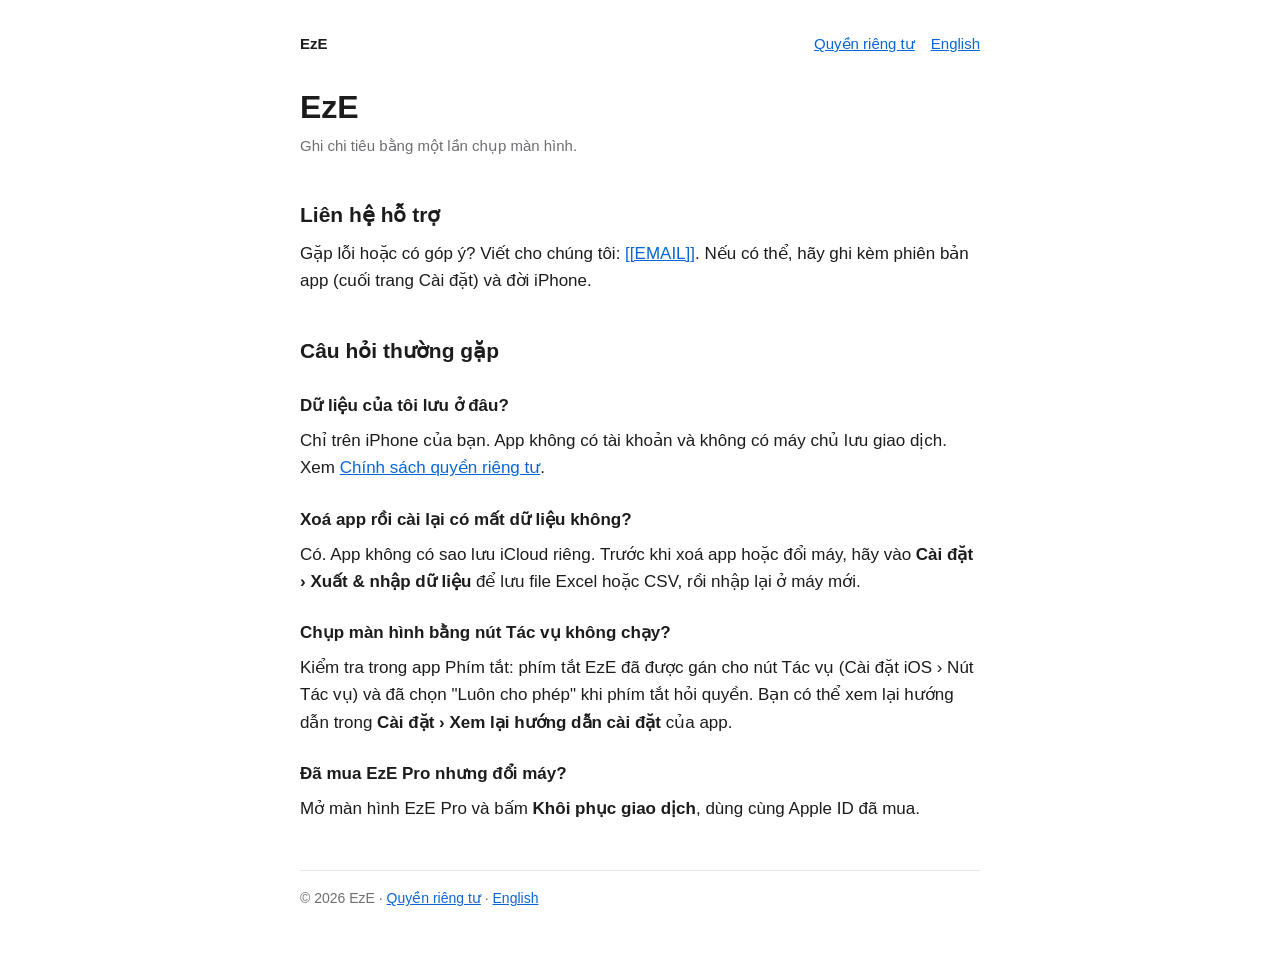
==== index.html @ e40d573e "Add EzE support and privacy policy pages (vi, en) Co-Authored-By: Claude Opus 5.5 <noreply@anthropic" ====
<!DOCTYPE html>
<html lang="vi">
<head>
  <meta charset="utf-8">
  <meta name="viewport" content="width=device-width, initial-scale=1">
  <title>EzE – Hỗ trợ</title>
  <meta name="description" content="EzE: ghi chi tiêu bằng một lần chụp màn hình. Trang hỗ trợ.">
  <link rel="alternate" hreflang="en" href="en/">
  <link rel="stylesheet" href="assets/style.css">
</head>
<body>
<main>
  <header class="top">
    <a class="brand" href="./">EzE</a>
    <nav><a href="privacy/">Quyền riêng tư</a><a href="en/" hreflang="en">English</a></nav>
  </header>

  <h1>EzE</h1>
  <p class="meta">Ghi chi tiêu bằng một lần chụp màn hình.</p>

  <h2>Liên hệ hỗ trợ</h2>
  <p>Gặp lỗi hoặc có góp ý? Viết cho chúng tôi: <a href="mailto:[[EMAIL]]">[[EMAIL]]</a>. Nếu có thể, hãy ghi kèm phiên bản app (cuối trang Cài đặt) và đời iPhone.</p>

  <h2>Câu hỏi thường gặp</h2>

  <h3>Dữ liệu của tôi lưu ở đâu?</h3>
  <p>Chỉ trên iPhone của bạn. App không có tài khoản và không có máy chủ lưu giao dịch. Xem <a href="privacy/">Chính sách quyền riêng tư</a>.</p>

  <h3>Xoá app rồi cài lại có mất dữ liệu không?</h3>
  <p>Có. App không có sao lưu iCloud riêng. Trước khi xoá app hoặc đổi máy, hãy vào <strong>Cài đặt › Xuất &amp; nhập dữ liệu</strong> để lưu file Excel hoặc CSV, rồi nhập lại ở máy mới.</p>

  <h3>Chụp màn hình bằng nút Tác vụ không chạy?</h3>
  <p>Kiểm tra trong app Phím tắt: phím tắt EzE đã được gán cho nút Tác vụ (Cài đặt iOS › Nút Tác vụ) và đã chọn "Luôn cho phép" khi phím tắt hỏi quyền. Bạn có thể xem lại hướng dẫn trong <strong>Cài đặt › Xem lại hướng dẫn cài đặt</strong> của app.</p>

  <h3>Đã mua EzE Pro nhưng đổi máy?</h3>
  <p>Mở màn hình EzE Pro và bấm <strong>Khôi phục giao dịch</strong>, dùng cùng Apple ID đã mua.</p>

  <footer>© 2026 EzE · <a href="privacy/">Quyền riêng tư</a> · <a href="en/" hreflang="en">English</a></footer>
</main>
</body>
</html>
---- assets/style.css ----
:root {
  color-scheme: light dark;
  --bg: #ffffff;
  --text: #1c1c1e;
  --muted: #6e6e73;
  --border: #e5e5ea;
  --card: #f5f5f7;
  --link: #0a66d6;
}

@media (prefers-color-scheme: dark) {
  :root {
    --bg: #000000;
    --text: #f5f5f7;
    --muted: #a1a1a6;
    --border: #2c2c2e;
    --card: #1c1c1e;
    --link: #4da3ff;
  }
}

* { box-sizing: border-box; }

body {
  margin: 0;
  background: var(--bg);
  color: var(--text);
  font: 17px/1.6 -apple-system, BlinkMacSystemFont, "SF Pro Text", "Segoe UI", Roboto, "Helvetica Neue", Arial, sans-serif;
  -webkit-text-size-adjust: 100%;
}

main {
  max-width: 720px;
  margin: 0 auto;
  padding: 32px 20px 64px;
}

header.top {
  display: flex;
  justify-content: space-between;
  align-items: center;
  gap: 16px;
  margin-bottom: 32px;
  font-size: 15px;
}

header.top .brand { font-weight: 700; color: var(--text); text-decoration: none; }
header.top nav a { margin-left: 16px; }

h1 { font-size: 32px; line-height: 1.2; margin: 0 0 8px; }
h2 { font-size: 21px; margin: 40px 0 8px; }
h3 { font-size: 17px; margin: 24px 0 4px; }

p, ul { margin: 8px 0; }
ul { padding-left: 22px; }
li { margin: 4px 0; }

a { color: var(--link); }

.meta { color: var(--muted); font-size: 15px; margin-bottom: 24px; }

.summary {
  background: var(--card);
  border-radius: 14px;
  padding: 16px 20px;
  margin: 24px 0;
}
.summary ul { margin: 0; }

table { width: 100%; border-collapse: collapse; margin: 12px 0; font-size: 15px; }
th, td { text-align: left; vertical-align: top; padding: 10px 8px; border-bottom: 1px solid var(--border); }
th { color: var(--muted); font-weight: 600; }

footer {
  margin-top: 48px;
  padding-top: 16px;
  border-top: 1px solid var(--border);
  color: var(--muted);
  font-size: 14px;
}
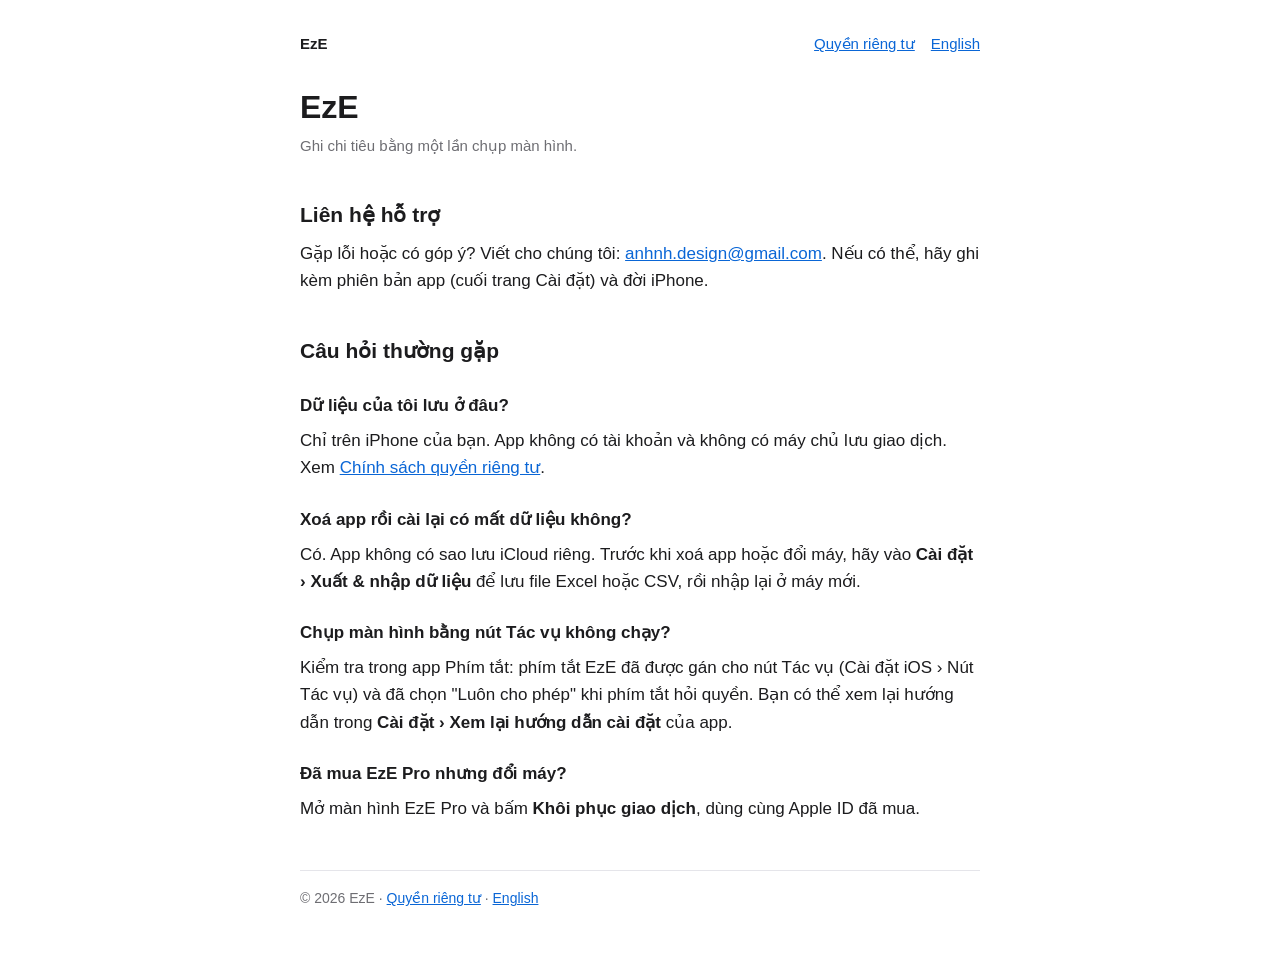
==== commit d40129b6: "Fill in developer name and contact email Co-Authored-By: Claude Opus 5.5 <noreply@anthropic.com>" ====
--- a/index.html
+++ b/index.html
@@ -19,7 +19,7 @@
   <p class="meta">Ghi chi tiêu bằng một lần chụp màn hình.</p>
 
   <h2>Liên hệ hỗ trợ</h2>
-  <p>Gặp lỗi hoặc có góp ý? Viết cho chúng tôi: <a href="mailto:[[EMAIL]]">[[EMAIL]]</a>. Nếu có thể, hãy ghi kèm phiên bản app (cuối trang Cài đặt) và đời iPhone.</p>
+  <p>Gặp lỗi hoặc có góp ý? Viết cho chúng tôi: <a href="mailto:anhnh.design@gmail.com">anhnh.design@gmail.com</a>. Nếu có thể, hãy ghi kèm phiên bản app (cuối trang Cài đặt) và đời iPhone.</p>
 
   <h2>Câu hỏi thường gặp</h2>
 
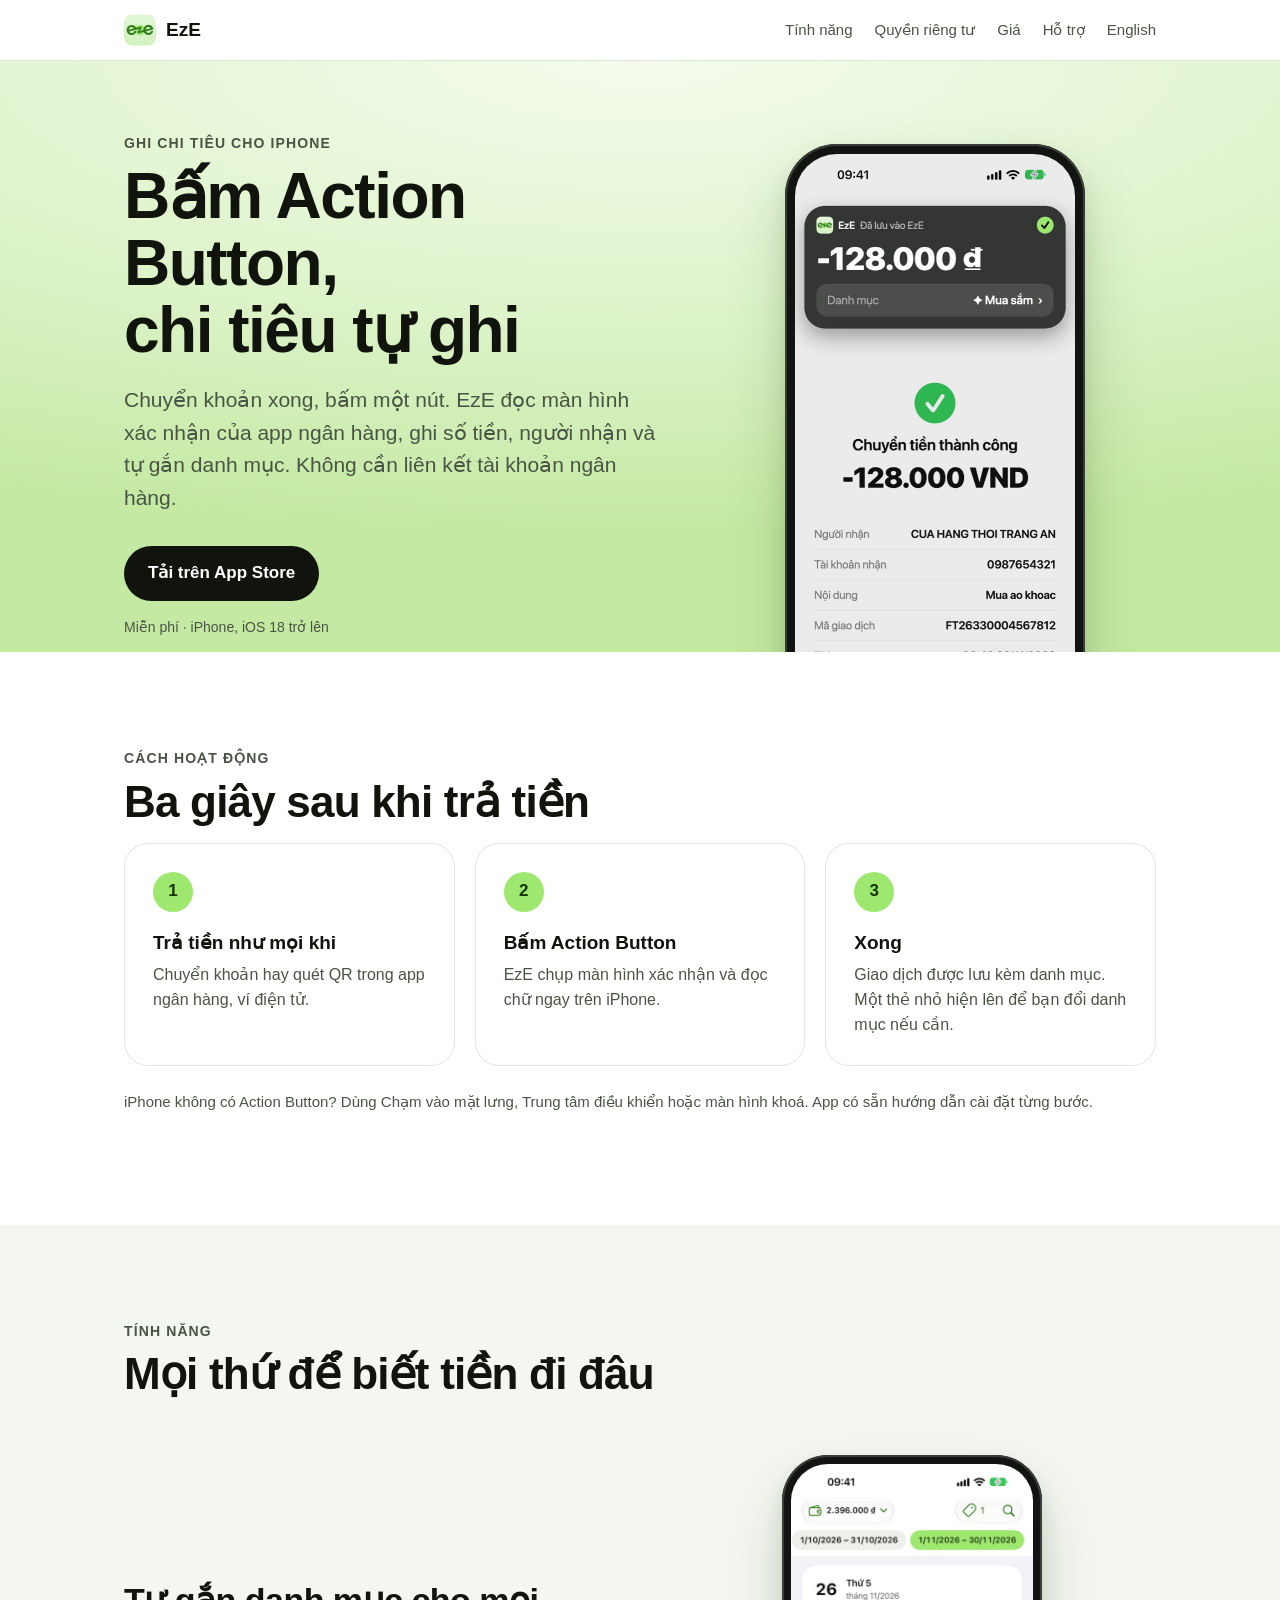
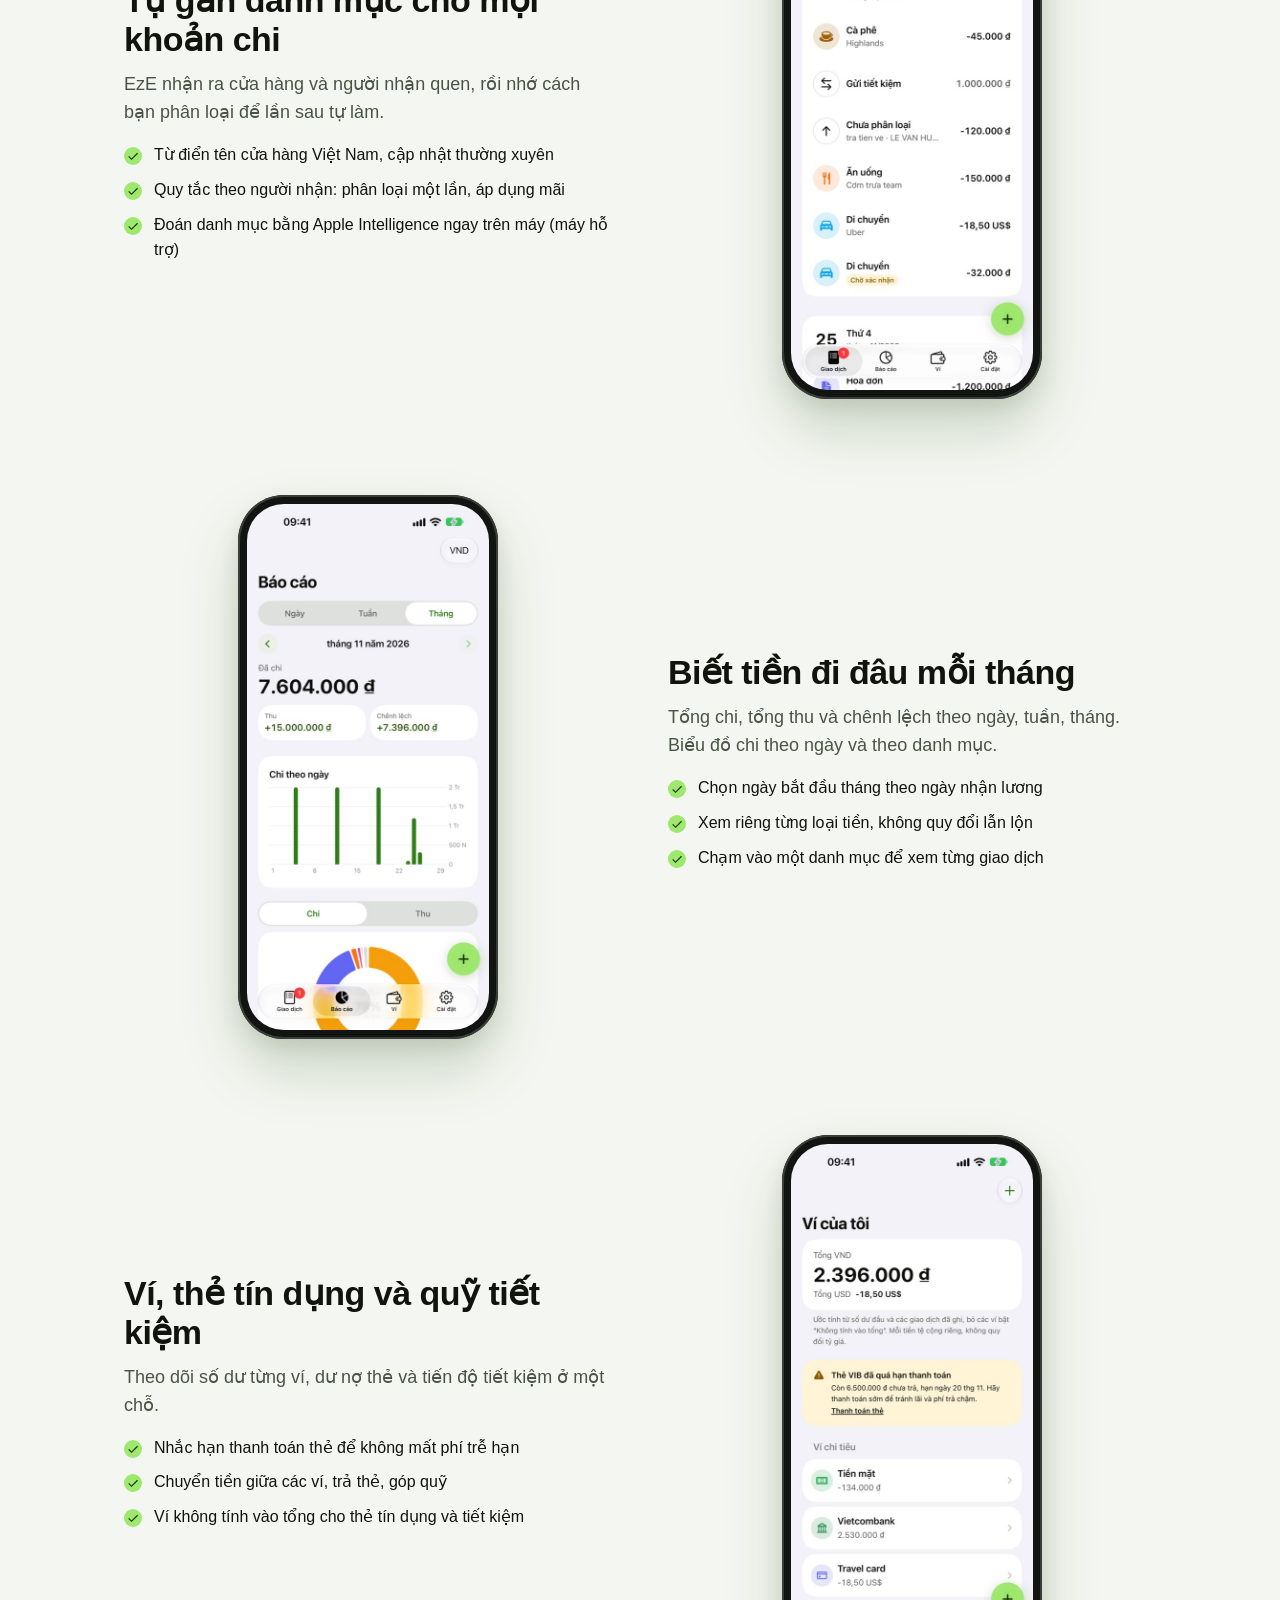
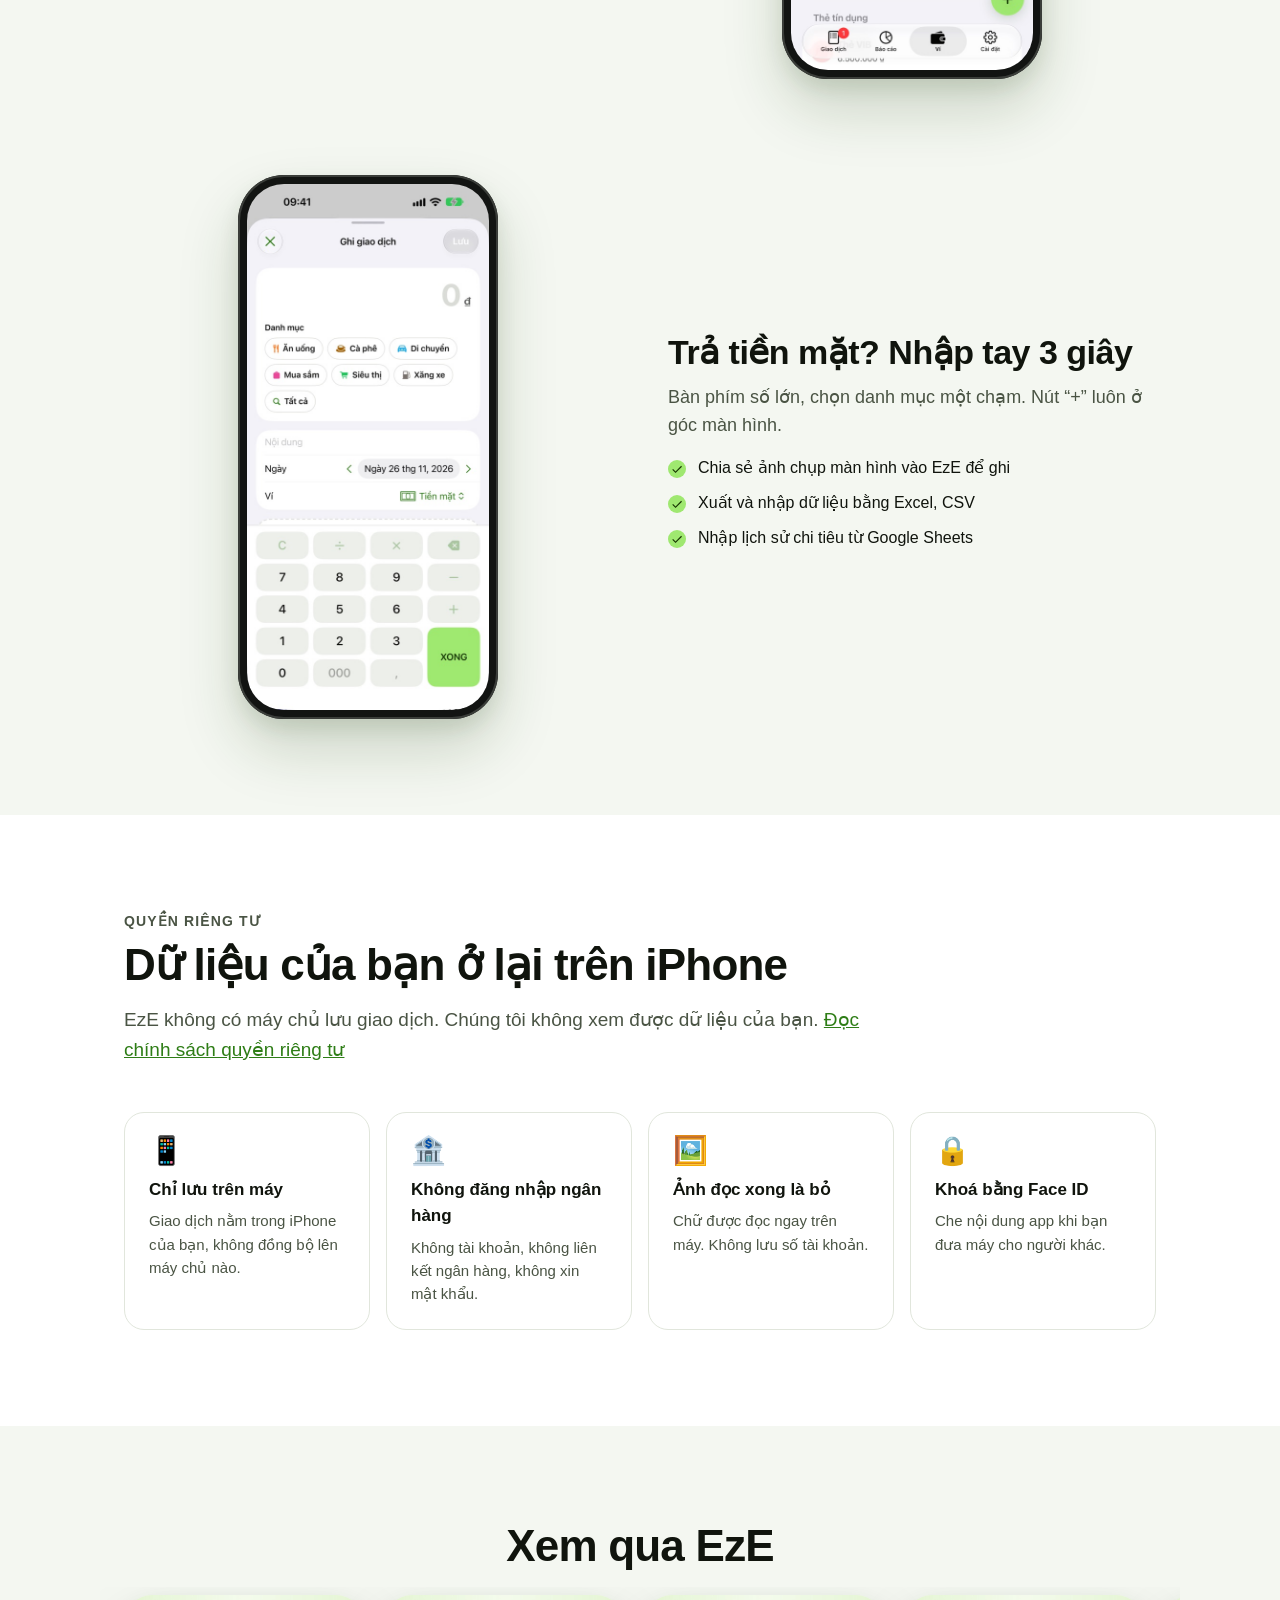
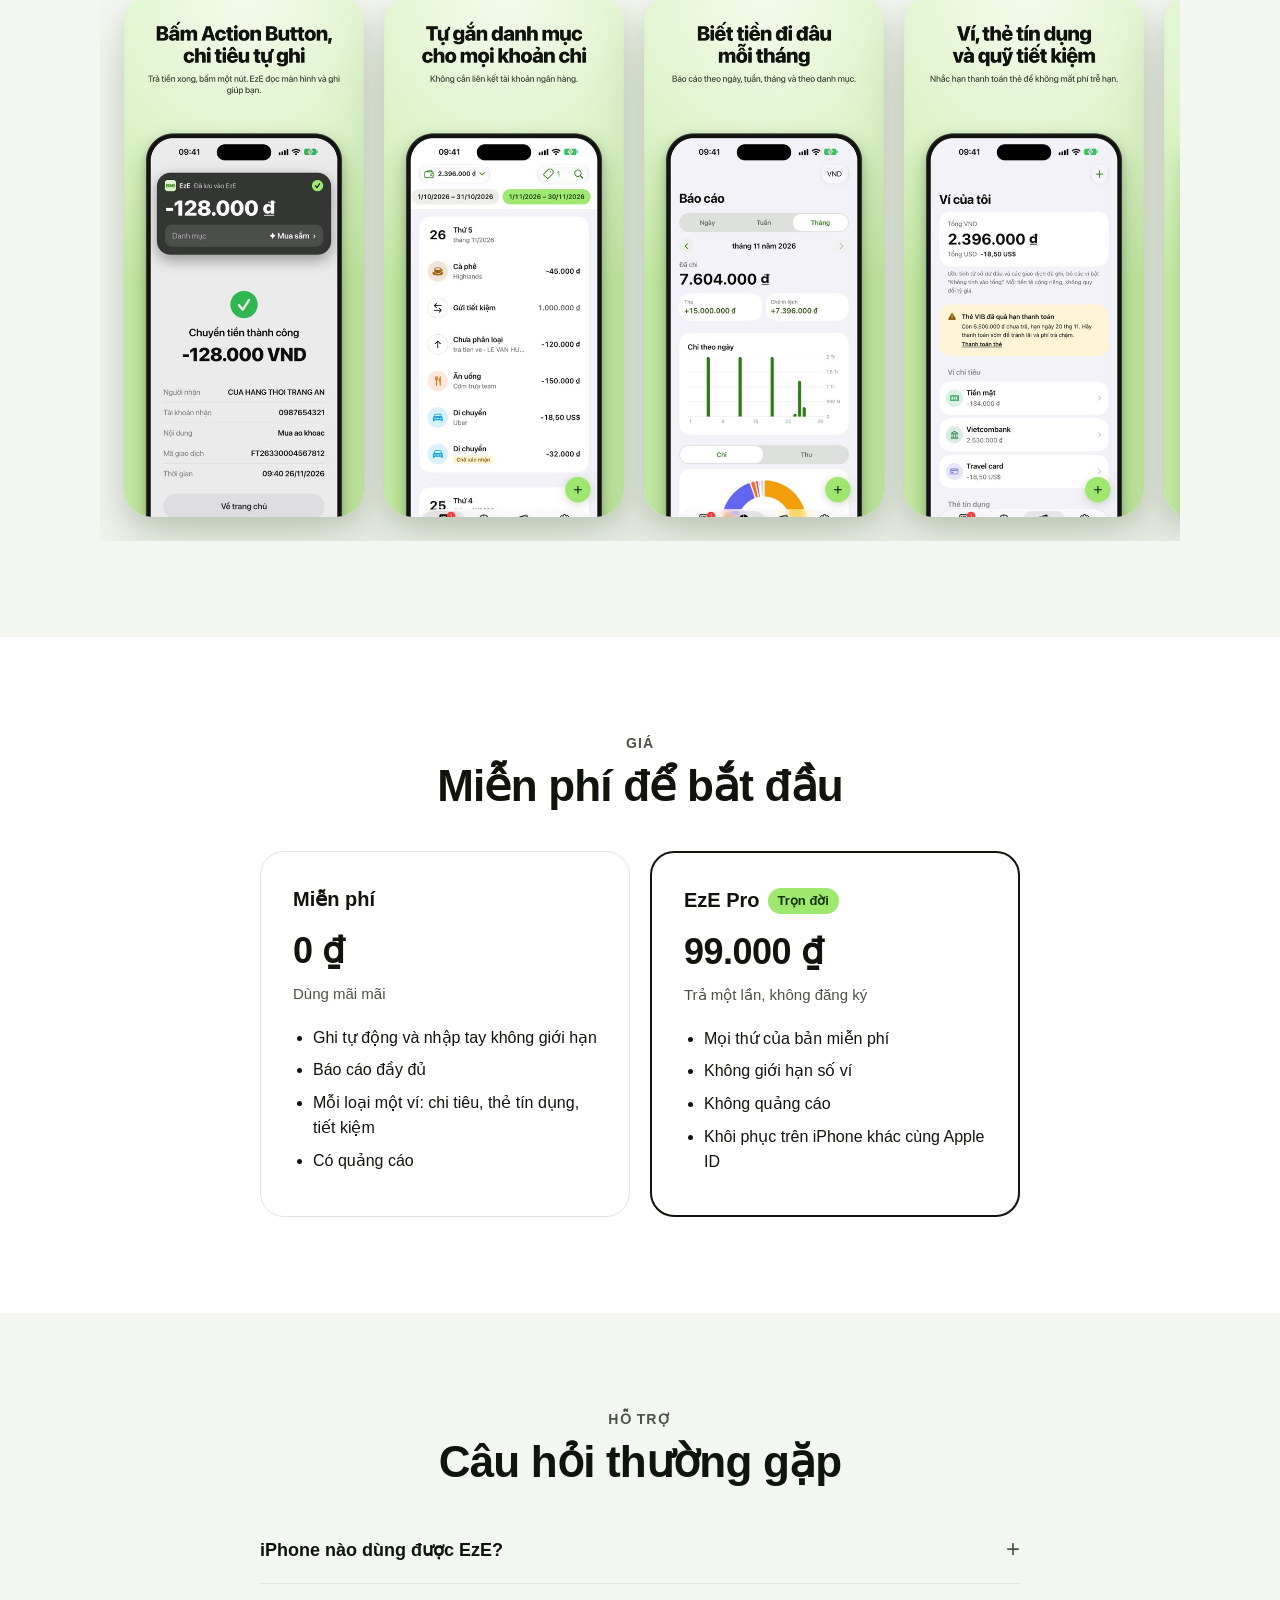
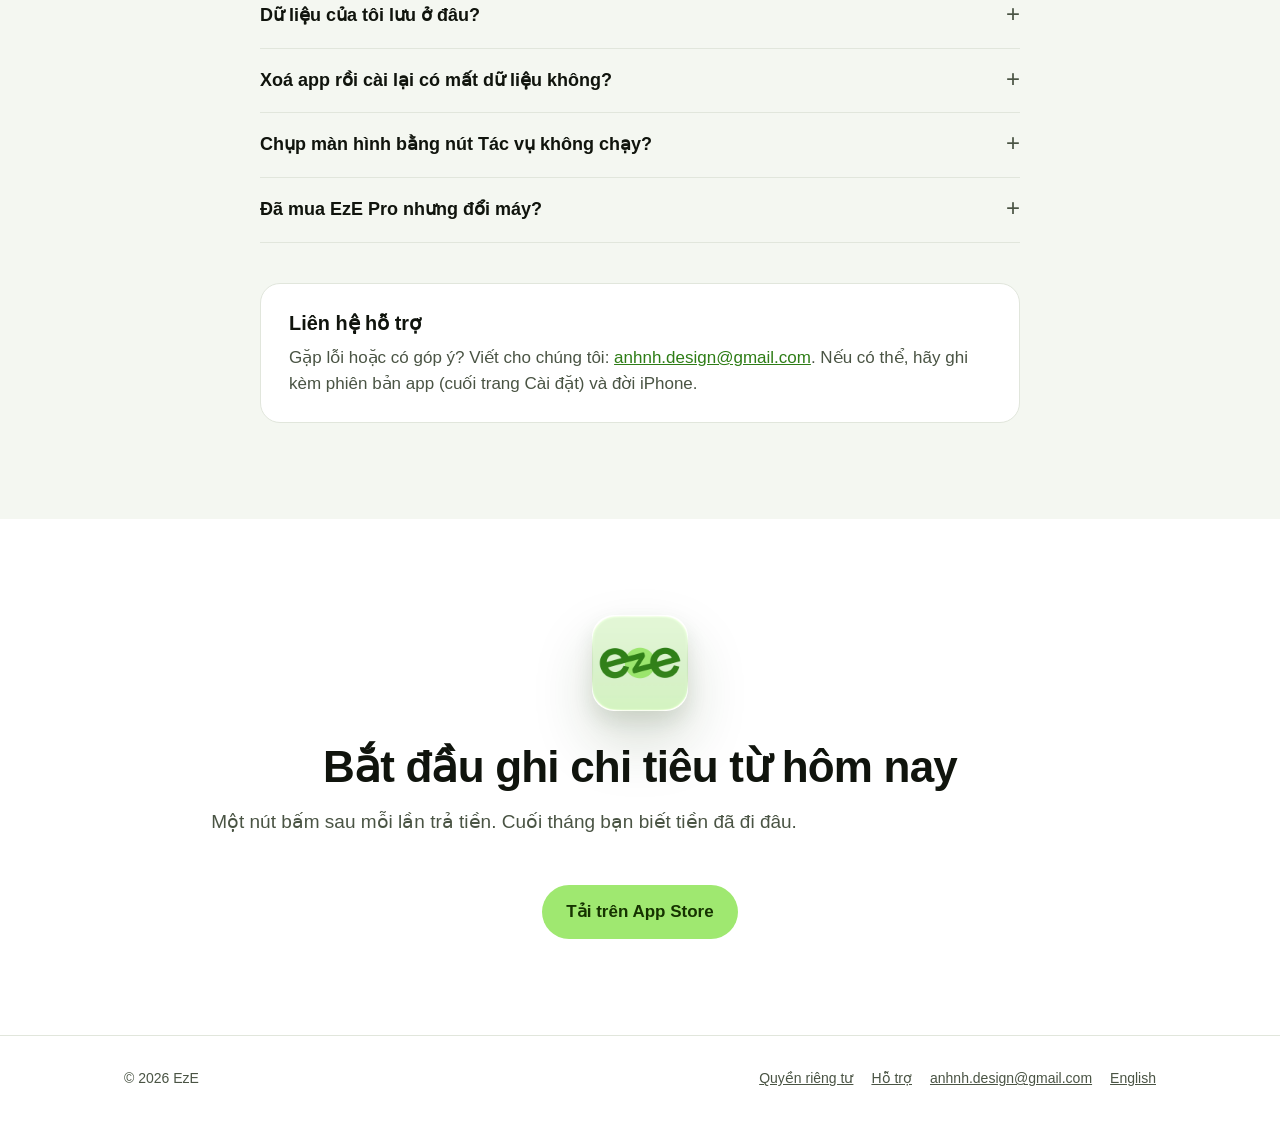
==== commit 7562d8b6: "Add marketing home page (vi, en) with support FAQ The home page now introduces the app (how it works" ====
--- a/index.html
+++ b/index.html
@@ -3,39 +3,160 @@
 <head>
   <meta charset="utf-8">
   <meta name="viewport" content="width=device-width, initial-scale=1">
-  <title>EzE – Hỗ trợ</title>
-  <meta name="description" content="EzE: ghi chi tiêu bằng một lần chụp màn hình. Trang hỗ trợ.">
-  <link rel="alternate" hreflang="en" href="en/">
-  <link rel="stylesheet" href="assets/style.css">
+  <title>EzE – Ghi chi tiêu bằng Action Button</title>
+  <meta name="description" content="Chuyển khoản xong, bấm Action Button. EzE đọc màn hình ngay trên iPhone, ghi số tiền, người nhận và tự gắn danh mục. Không cần liên kết ngân hàng.">
+  <link rel="canonical" href="https://anhnh-design.github.io/eze/">
+  <link rel="alternate" hreflang="vi" href="https://anhnh-design.github.io/eze/">
+  <link rel="alternate" hreflang="en" href="https://anhnh-design.github.io/eze/en/">
+  <meta name="apple-itunes-app" content="app-id=6838168921">
+  <meta property="og:type" content="website">
+  <meta property="og:title" content="EzE – Ghi chi tiêu bằng Action Button">
+  <meta property="og:description" content="Chuyển khoản xong, bấm Action Button. EzE đọc màn hình ngay trên iPhone, ghi số tiền, người nhận và tự gắn danh mục. Không cần liên kết ngân hàng.">
+  <meta property="og:url" content="https://anhnh-design.github.io/eze/">
+  <meta property="og:image" content="https://anhnh-design.github.io/eze/assets/img/vi/01-hero.jpg">
+  <meta name="twitter:card" content="summary_large_image">
+  <link rel="icon" href="assets/icon.png">
+  <link rel="apple-touch-icon" href="assets/apple-touch-icon.png">
+  <link rel="stylesheet" href="assets/landing.css">
 </head>
 <body>
+<header class="nav">
+  <div class="wrap">
+    <a class="brand" href="./"><img src="assets/icon.png" alt="" width="32" height="32">EzE</a>
+    <nav><a class="opt" href="#features">Tính năng</a><a class="opt" href="#privacy">Quyền riêng tư</a><a class="opt" href="#pricing">Giá</a><a class="opt" href="#support">Hỗ trợ</a><a href="en/" hreflang="en">English</a></nav>
+  </div>
+</header>
+
 <main>
-  <header class="top">
-    <a class="brand" href="./">EzE</a>
-    <nav><a href="privacy/">Quyền riêng tư</a><a href="en/" hreflang="en">English</a></nav>
-  </header>
+  <div class="hero">
+    <div class="wrap">
+      <div>
+        <p class="eyebrow">Ghi chi tiêu cho iPhone</p>
+        <h1>Bấm Action Button,<br>chi tiêu tự ghi</h1>
+        <p class="lead">Chuyển khoản xong, bấm một nút. EzE đọc màn hình xác nhận của app ngân hàng, ghi số tiền, người nhận và tự gắn danh mục. Không cần liên kết tài khoản ngân hàng.</p>
+        <a class="btn" href="https://apps.apple.com/vn/app/id6838168921">Tải trên App Store</a>
+        <p class="note">Miễn phí · iPhone, iOS 18 trở lên</p>
+      </div>
+      <div class="shot"><div class="phone"><img src="assets/img/vi/screen-hero-screen.jpg" alt="Thông báo EzE đã lưu khoản chuyển 128.000 đ vào danh mục Mua sắm" width="1100" height="2390"></div></div>
+    </div>
+  </div>
 
-  <h1>EzE</h1>
-  <p class="meta">Ghi chi tiêu bằng một lần chụp màn hình.</p>
+  <section>
+    <div class="wrap">
+      <p class="eyebrow">Cách hoạt động</p>
+      <h2>Ba giây sau khi trả tiền</h2>
+      <div class="steps"><div class="step"><h3>Trả tiền như mọi khi</h3><p>Chuyển khoản hay quét QR trong app ngân hàng, ví điện tử.</p></div><div class="step"><h3>Bấm Action Button</h3><p>EzE chụp màn hình xác nhận và đọc chữ ngay trên iPhone.</p></div><div class="step"><h3>Xong</h3><p>Giao dịch được lưu kèm danh mục. Một thẻ nhỏ hiện lên để bạn đổi danh mục nếu cần.</p></div></div>
+      <p class="tip">iPhone không có Action Button? Dùng Chạm vào mặt lưng, Trung tâm điều khiển hoặc màn hình khoá. App có sẵn hướng dẫn cài đặt từng bước.</p>
+    </div>
+  </section>
 
-  <h2>Liên hệ hỗ trợ</h2>
-  <p>Gặp lỗi hoặc có góp ý? Viết cho chúng tôi: <a href="mailto:anhnh.design@gmail.com">anhnh.design@gmail.com</a>. Nếu có thể, hãy ghi kèm phiên bản app (cuối trang Cài đặt) và đời iPhone.</p>
+  <section id="features" class="soft">
+    <div class="wrap">
+      <p class="eyebrow">Tính năng</p>
+      <h2>Mọi thứ để biết tiền đi đâu</h2>
+      <div class="features">
+    <div class="feature">
+      <div class="text">
+        <h3>Tự gắn danh mục cho mọi khoản chi</h3>
+        <p>EzE nhận ra cửa hàng và người nhận quen, rồi nhớ cách bạn phân loại để lần sau tự làm.</p>
+        <ul><li>Từ điển tên cửa hàng Việt Nam, cập nhật thường xuyên</li><li>Quy tắc theo người nhận: phân loại một lần, áp dụng mãi</li><li>Đoán danh mục bằng Apple Intelligence ngay trên máy (máy hỗ trợ)</li></ul>
+      </div>
+      <div class="shot"><div class="phone sm"><img src="assets/img/vi/screen-list.jpg" alt="Danh sách giao dịch theo ngày, mỗi khoản có biểu tượng danh mục" width="1100" height="2390" loading="lazy"></div></div>
+    </div>
+    <div class="feature">
+      <div class="text">
+        <h3>Biết tiền đi đâu mỗi tháng</h3>
+        <p>Tổng chi, tổng thu và chênh lệch theo ngày, tuần, tháng. Biểu đồ chi theo ngày và theo danh mục.</p>
+        <ul><li>Chọn ngày bắt đầu tháng theo ngày nhận lương</li><li>Xem riêng từng loại tiền, không quy đổi lẫn lộn</li><li>Chạm vào một danh mục để xem từng giao dịch</li></ul>
+      </div>
+      <div class="shot"><div class="phone sm"><img src="assets/img/vi/screen-reports.jpg" alt="Trang báo cáo tháng với biểu đồ chi theo ngày và biểu đồ tròn theo danh mục" width="1100" height="2390" loading="lazy"></div></div>
+    </div>
+    <div class="feature">
+      <div class="text">
+        <h3>Ví, thẻ tín dụng và quỹ tiết kiệm</h3>
+        <p>Theo dõi số dư từng ví, dư nợ thẻ và tiến độ tiết kiệm ở một chỗ.</p>
+        <ul><li>Nhắc hạn thanh toán thẻ để không mất phí trễ hạn</li><li>Chuyển tiền giữa các ví, trả thẻ, góp quỹ</li><li>Ví không tính vào tổng cho thẻ tín dụng và tiết kiệm</li></ul>
+      </div>
+      <div class="shot"><div class="phone sm"><img src="assets/img/vi/screen-wallets.jpg" alt="Trang ví với tổng số dư, cảnh báo thẻ quá hạn và danh sách ví" width="1100" height="2390" loading="lazy"></div></div>
+    </div>
+    <div class="feature">
+      <div class="text">
+        <h3>Trả tiền mặt? Nhập tay 3 giây</h3>
+        <p>Bàn phím số lớn, chọn danh mục một chạm. Nút “+” luôn ở góc màn hình.</p>
+        <ul><li>Chia sẻ ảnh chụp màn hình vào EzE để ghi</li><li>Xuất và nhập dữ liệu bằng Excel, CSV</li><li>Nhập lịch sử chi tiêu từ Google Sheets</li></ul>
+      </div>
+      <div class="shot"><div class="phone sm"><img src="assets/img/vi/screen-entry.jpg" alt="Màn nhập giao dịch với bàn phím số và danh sách danh mục" width="1100" height="2390" loading="lazy"></div></div>
+    </div>
+      </div>
+    </div>
+  </section>
 
-  <h2>Câu hỏi thường gặp</h2>
+  <section id="privacy">
+    <div class="wrap">
+      <p class="eyebrow">Quyền riêng tư</p>
+      <h2>Dữ liệu của bạn ở lại trên iPhone</h2>
+      <p class="sub">EzE không có máy chủ lưu giao dịch. Chúng tôi không xem được dữ liệu của bạn. <a href="privacy/">Đọc chính sách quyền riêng tư</a></p>
+      <div class="cards"><div class="card"><div class="ic" aria-hidden="true">📱</div><h3>Chỉ lưu trên máy</h3><p>Giao dịch nằm trong iPhone của bạn, không đồng bộ lên máy chủ nào.</p></div><div class="card"><div class="ic" aria-hidden="true">🏦</div><h3>Không đăng nhập ngân hàng</h3><p>Không tài khoản, không liên kết ngân hàng, không xin mật khẩu.</p></div><div class="card"><div class="ic" aria-hidden="true">🖼️</div><h3>Ảnh đọc xong là bỏ</h3><p>Chữ được đọc ngay trên máy. Không lưu số tài khoản.</p></div><div class="card"><div class="ic" aria-hidden="true">🔒</div><h3>Khoá bằng Face ID</h3><p>Che nội dung app khi bạn đưa máy cho người khác.</p></div></div>
+    </div>
+  </section>
 
-  <h3>Dữ liệu của tôi lưu ở đâu?</h3>
-  <p>Chỉ trên iPhone của bạn. App không có tài khoản và không có máy chủ lưu giao dịch. Xem <a href="privacy/">Chính sách quyền riêng tư</a>.</p>
+  <section class="soft">
+    <div class="wrap">
+      <h2 class="center">Xem qua EzE</h2>
+      <div class="gallery"><img src="assets/img/vi/01-hero.jpg" alt="Bấm Action Button, chi tiêu tự ghi" width="1000" height="2174" loading="lazy"><img src="assets/img/vi/02-list.jpg" alt="Tự gắn danh mục cho mọi khoản chi" width="1000" height="2174" loading="lazy"><img src="assets/img/vi/03-reports.jpg" alt="Biết tiền đi đâu mỗi tháng" width="1000" height="2174" loading="lazy"><img src="assets/img/vi/04-wallets.jpg" alt="Ví, thẻ tín dụng và quỹ tiết kiệm" width="1000" height="2174" loading="lazy"><img src="assets/img/vi/05-entry.jpg" alt="Trả tiền mặt? Nhập tay 3 giây" width="1000" height="2174" loading="lazy"></div>
+    </div>
+  </section>
 
-  <h3>Xoá app rồi cài lại có mất dữ liệu không?</h3>
-  <p>Có. App không có sao lưu iCloud riêng. Trước khi xoá app hoặc đổi máy, hãy vào <strong>Cài đặt › Xuất &amp; nhập dữ liệu</strong> để lưu file Excel hoặc CSV, rồi nhập lại ở máy mới.</p>
+  <section id="pricing">
+    <div class="wrap center">
+      <p class="eyebrow">Giá</p>
+      <h2>Miễn phí để bắt đầu</h2>
+      <div class="plans" style="margin-top:40px">
+        <div class="plan">
+          <h3>Miễn phí</h3>
+          <div class="price">0 ₫</div>
+          <p class="per">Dùng mãi mãi</p>
+          <ul><li>Ghi tự động và nhập tay không giới hạn</li><li>Báo cáo đầy đủ</li><li>Mỗi loại một ví: chi tiêu, thẻ tín dụng, tiết kiệm</li><li>Có quảng cáo</li></ul>
+        </div>
+        <div class="plan pro">
+          <h3>EzE Pro<span class="badge">Trọn đời</span></h3>
+          <div class="price">99.000 ₫</div>
+          <p class="per">Trả một lần, không đăng ký</p>
+          <ul><li>Mọi thứ của bản miễn phí</li><li>Không giới hạn số ví</li><li>Không quảng cáo</li><li>Khôi phục trên iPhone khác cùng Apple ID</li></ul>
+        </div>
+      </div>
+    </div>
+  </section>
 
-  <h3>Chụp màn hình bằng nút Tác vụ không chạy?</h3>
-  <p>Kiểm tra trong app Phím tắt: phím tắt EzE đã được gán cho nút Tác vụ (Cài đặt iOS › Nút Tác vụ) và đã chọn "Luôn cho phép" khi phím tắt hỏi quyền. Bạn có thể xem lại hướng dẫn trong <strong>Cài đặt › Xem lại hướng dẫn cài đặt</strong> của app.</p>
+  <section id="support" class="soft">
+    <div class="wrap">
+      <div class="center">
+        <p class="eyebrow">Hỗ trợ</p>
+        <h2>Câu hỏi thường gặp</h2>
+      </div>
+      <div class="faq" style="margin-top:32px"><details><summary>iPhone nào dùng được EzE?</summary><p>Mọi iPhone chạy iOS 18 trở lên. Action Button có trên iPhone 15 Pro, 15 Pro Max, dòng iPhone 16, 16e, dòng iPhone 17 và iPhone Air. Máy khác dùng Chạm vào mặt lưng, Trung tâm điều khiển hoặc màn hình khoá.</p></details><details><summary>Dữ liệu của tôi lưu ở đâu?</summary><p>Chỉ trên iPhone của bạn. App không có tài khoản và không có máy chủ lưu giao dịch. Xem <a href="privacy/">Chính sách quyền riêng tư</a>.</p></details><details><summary>Xoá app rồi cài lại có mất dữ liệu không?</summary><p>Có. App không có sao lưu iCloud riêng. Trước khi xoá app hoặc đổi máy, hãy vào <strong>Cài đặt › Xuất &amp; nhập dữ liệu</strong> để lưu file Excel hoặc CSV, rồi nhập lại ở máy mới.</p></details><details><summary>Chụp màn hình bằng nút Tác vụ không chạy?</summary><p>Kiểm tra trong app Phím tắt: phím tắt EzE đã được gán cho nút Tác vụ (Cài đặt iOS › Nút Tác vụ) và đã chọn “Luôn cho phép” khi phím tắt hỏi quyền. Bạn có thể xem lại hướng dẫn trong <strong>Cài đặt › Xem lại hướng dẫn cài đặt</strong> của app.</p></details><details><summary>Đã mua EzE Pro nhưng đổi máy?</summary><p>Mở màn hình EzE Pro và bấm <strong>Khôi phục giao dịch</strong>, dùng cùng Apple ID đã mua.</p></details></div>
+      <div class="contact">
+        <h3>Liên hệ hỗ trợ</h3>
+        <p>Gặp lỗi hoặc có góp ý? Viết cho chúng tôi: <a href="mailto:anhnh.design@gmail.com">anhnh.design@gmail.com</a>. Nếu có thể, hãy ghi kèm phiên bản app (cuối trang Cài đặt) và đời iPhone.</p>
+      </div>
+    </div>
+  </section>
 
-  <h3>Đã mua EzE Pro nhưng đổi máy?</h3>
-  <p>Mở màn hình EzE Pro và bấm <strong>Khôi phục giao dịch</strong>, dùng cùng Apple ID đã mua.</p>
+  <section class="cta">
+    <div class="wrap">
+      <img class="icon" src="assets/icon.png" alt="" width="96" height="96" loading="lazy">
+      <h2>Bắt đầu ghi chi tiêu từ hôm nay</h2>
+      <p class="sub">Một nút bấm sau mỗi lần trả tiền. Cuối tháng bạn biết tiền đã đi đâu.</p>
+      <a class="btn lime" href="https://apps.apple.com/vn/app/id6838168921">Tải trên App Store</a>
+    </div>
+  </section>
+</main>
 
-  <footer>© 2026 EzE · <a href="privacy/">Quyền riêng tư</a> · <a href="en/" hreflang="en">English</a></footer>
-</main>
+<footer>
+  <div class="wrap">
+    <span>© 2026 EzE</span>
+    <nav><a href="privacy/">Quyền riêng tư</a><a href="#support">Hỗ trợ</a><a href="mailto:anhnh.design@gmail.com">anhnh.design@gmail.com</a><a href="en/" hreflang="en">English</a></nav>
+  </div>
+</footer>
 </body>
 </html>
--- a/assets/landing.css
+++ b/assets/landing.css
@@ -0,0 +1,195 @@
+/* Trang giới thiệu EzE (trang chủ). Trang chính sách dùng style.css. */
+:root {
+  color-scheme: light dark;
+  --bg: #ffffff;
+  --bg-soft: #f4f7f1;
+  --ink: #10140d;
+  --ink-2: #4a5444;
+  --border: #e1e6dc;
+  --card: #ffffff;
+  --lime: #9fe870;
+  --on-lime: #163300;
+  --hero-1: #f4fbec;
+  --hero-2: #ddf3c9;
+  --hero-3: #c3e9a2;
+  --link: #2e7d16;
+  --frame: #121412;
+  --shadow: 0 30px 60px rgba(30, 60, 10, .18), 0 10px 20px rgba(30, 60, 10, .10);
+}
+
+@media (prefers-color-scheme: dark) {
+  :root {
+    --bg: #0d100c;
+    --bg-soft: #151a13;
+    --ink: #e8ebe6;
+    --ink-2: #a3a8a0;
+    --border: #2a3127;
+    --card: #1c201b;
+    --hero-1: #1a2416;
+    --hero-2: #16200f;
+    --hero-3: #0f160b;
+    --link: #e8ebe6;
+    --frame: #2a2d29;
+    --shadow: 0 30px 60px rgba(0, 0, 0, .5);
+  }
+}
+
+* { box-sizing: border-box; }
+
+html { scroll-behavior: smooth; }
+
+body {
+  margin: 0;
+  background: var(--bg);
+  color: var(--ink);
+  font: 17px/1.55 -apple-system, BlinkMacSystemFont, "SF Pro Text", "Segoe UI", Roboto, "Helvetica Neue", Arial, sans-serif;
+  -webkit-text-size-adjust: 100%;
+  -webkit-font-smoothing: antialiased;
+}
+
+a { color: var(--link); }
+img { max-width: 100%; height: auto; }
+
+.wrap { max-width: 1080px; margin: 0 auto; padding: 0 24px; }
+
+/* Thanh trên cùng */
+.nav {
+  position: sticky; top: 0; z-index: 10;
+  background: color-mix(in srgb, var(--bg) 82%, transparent);
+  backdrop-filter: saturate(180%) blur(16px);
+  -webkit-backdrop-filter: saturate(180%) blur(16px);
+  border-bottom: 1px solid var(--border);
+}
+.nav .wrap { display: flex; align-items: center; justify-content: space-between; height: 60px; gap: 16px; }
+.brand { display: flex; align-items: center; gap: 10px; font-weight: 700; font-size: 19px; color: var(--ink); text-decoration: none; }
+.brand img { width: 32px; height: 32px; border-radius: 8px; }
+.nav nav { display: flex; gap: 22px; font-size: 15px; }
+.nav nav a { color: var(--ink-2); text-decoration: none; }
+.nav nav a:hover { color: var(--ink); }
+@media (max-width: 640px) { .nav nav .opt { display: none; } }
+
+/* Nút */
+.btn {
+  display: inline-flex; align-items: center; gap: 10px;
+  padding: 14px 24px; border-radius: 999px;
+  font-weight: 600; font-size: 17px; text-decoration: none;
+  background: var(--ink); color: var(--bg);
+}
+.btn svg { width: 20px; height: 20px; fill: currentColor; }
+.btn.lime { background: var(--lime); color: var(--on-lime); }
+.btn:hover { opacity: .9; }
+
+/* Hero */
+.hero {
+  background: radial-gradient(120% 80% at 50% 0%, var(--hero-1) 0%, var(--hero-2) 55%, var(--hero-3) 100%);
+  overflow: hidden;
+}
+.hero .wrap { display: grid; grid-template-columns: 1.1fr .9fr; gap: 48px; align-items: center; padding-top: 72px; padding-bottom: 0; }
+.hero h1 { font-size: clamp(40px, 6vw, 64px); line-height: 1.05; letter-spacing: -1.5px; margin: 0 0 20px; font-weight: 800; }
+.hero .lead { font-size: 21px; color: var(--ink-2); margin: 0 0 32px; max-width: 32em; }
+.hero .note { font-size: 14px; color: var(--ink-2); margin-top: 16px; }
+.hero .shot { align-self: end; justify-self: center; margin-bottom: -120px; }
+@media (max-width: 820px) {
+  .hero .wrap { grid-template-columns: 1fr; text-align: center; padding-top: 48px; }
+  .hero .lead { margin-left: auto; margin-right: auto; }
+  .hero .shot { margin-bottom: -160px; }
+}
+
+/* Khung iPhone */
+.phone {
+  width: 300px; padding: 10px; border-radius: 52px;
+  background: var(--frame);
+  box-shadow: 0 0 0 2px #3a3d39 inset, var(--shadow);
+}
+.phone img { display: block; width: 100%; border-radius: 42px; }
+.phone.sm { width: 260px; border-radius: 46px; padding: 9px; }
+.phone.sm img { border-radius: 37px; }
+
+section { padding: 96px 0; }
+section.soft { background: var(--bg-soft); }
+
+.eyebrow { font-size: 14px; font-weight: 700; letter-spacing: .08em; text-transform: uppercase; color: var(--ink-2); margin: 0 0 8px; }
+h2 { font-size: clamp(30px, 4vw, 44px); line-height: 1.1; letter-spacing: -.8px; margin: 0 0 16px; font-weight: 800; }
+.sub { font-size: 19px; color: var(--ink-2); margin: 0 0 48px; max-width: 40em; }
+.center { text-align: center; }
+.center .sub { margin-left: auto; margin-right: auto; }
+
+/* 3 bước */
+.steps { display: grid; grid-template-columns: repeat(3, 1fr); gap: 20px; counter-reset: step; }
+.step { background: var(--card); border: 1px solid var(--border); border-radius: 24px; padding: 28px; }
+.step::before {
+  counter-increment: step; content: counter(step);
+  display: inline-grid; place-items: center; width: 40px; height: 40px; border-radius: 50%;
+  background: var(--lime); color: var(--on-lime); font-weight: 800; margin-bottom: 16px;
+}
+.step h3 { margin: 0 0 6px; font-size: 19px; }
+.step p { margin: 0; color: var(--ink-2); font-size: 16px; }
+.tip { margin-top: 24px; font-size: 15px; color: var(--ink-2); }
+@media (max-width: 820px) { .steps { grid-template-columns: 1fr; } }
+
+/* Tính năng: chữ + màn hình xen kẽ */
+.features { margin-top: 56px; }
+.feature { display: grid; grid-template-columns: 1fr 1fr; gap: 56px; align-items: center; }
+.feature + .feature { margin-top: 96px; }
+.feature .shot { justify-self: center; }
+.feature:nth-of-type(even) .text { order: 2; }
+.feature h3 { font-size: clamp(26px, 3.2vw, 34px); line-height: 1.15; letter-spacing: -.5px; margin: 0 0 12px; }
+.feature p { color: var(--ink-2); font-size: 18px; margin: 0 0 12px; }
+.feature ul { margin: 16px 0 0; padding: 0; list-style: none; }
+.feature li { padding-left: 30px; position: relative; margin: 10px 0; font-size: 16px; }
+.feature li::before {
+  content: ""; position: absolute; left: 0; top: 4px; width: 18px; height: 18px; border-radius: 50%;
+  background: var(--lime) url("data:image/svg+xml,%3Csvg xmlns='http://www.w3.org/2000/svg' viewBox='0 0 24 24'%3E%3Cpath d='M9.5 16.2 5.3 12l-1.4 1.4 5.6 5.6 11-11-1.4-1.4z' fill='%23163300'/%3E%3C/svg%3E") center / 14px no-repeat;
+}
+@media (max-width: 820px) {
+  .feature { grid-template-columns: 1fr; gap: 32px; text-align: center; }
+  .feature:nth-of-type(even) .text { order: 0; }
+  .feature ul { display: inline-block; text-align: left; }
+}
+
+/* Quyền riêng tư */
+.cards { display: grid; grid-template-columns: repeat(4, 1fr); gap: 16px; }
+.card { background: var(--card); border: 1px solid var(--border); border-radius: 20px; padding: 24px; }
+.card .ic { font-size: 28px; line-height: 1; margin-bottom: 12px; }
+.card h3 { margin: 0 0 6px; font-size: 17px; }
+.card p { margin: 0; color: var(--ink-2); font-size: 15px; }
+@media (max-width: 900px) { .cards { grid-template-columns: repeat(2, 1fr); } }
+@media (max-width: 520px) { .cards { grid-template-columns: 1fr; } }
+
+/* Dải ảnh App Store */
+.gallery { display: flex; gap: 20px; overflow-x: auto; scroll-snap-type: x mandatory; padding: 8px 24px 24px; margin: 0 -24px; }
+.gallery img { flex: 0 0 auto; width: 240px; border-radius: 28px; scroll-snap-align: center; box-shadow: var(--shadow); }
+
+/* Giá */
+.plans { display: grid; grid-template-columns: 1fr 1fr; gap: 20px; max-width: 760px; margin: 0 auto; }
+.plan { background: var(--card); border: 1px solid var(--border); border-radius: 24px; padding: 32px; text-align: left; }
+.plan.pro { border: 2px solid var(--ink); }
+.plan h3 { margin: 0; font-size: 20px; }
+.plan .price { font-size: 36px; font-weight: 800; letter-spacing: -.5px; margin: 8px 0 4px; }
+.plan .per { color: var(--ink-2); font-size: 15px; margin: 0 0 20px; }
+.plan ul { margin: 0; padding-left: 20px; }
+.plan li { margin: 8px 0; font-size: 16px; }
+.badge { display: inline-block; background: var(--lime); color: var(--on-lime); font-size: 13px; font-weight: 700; padding: 3px 10px; border-radius: 999px; margin-left: 8px; vertical-align: middle; }
+@media (max-width: 680px) { .plans { grid-template-columns: 1fr; } }
+
+/* Hỗ trợ / FAQ */
+.faq { max-width: 760px; margin: 0 auto; }
+.faq details { border-bottom: 1px solid var(--border); padding: 18px 0; }
+.faq summary { cursor: pointer; font-weight: 600; font-size: 18px; list-style: none; display: flex; justify-content: space-between; gap: 16px; }
+.faq summary::-webkit-details-marker { display: none; }
+.faq summary::after { content: "+"; font-weight: 400; font-size: 24px; line-height: 1; color: var(--ink-2); }
+.faq details[open] summary::after { content: "–"; }
+.faq details p { margin: 12px 0 0; color: var(--ink-2); }
+.contact { max-width: 760px; margin: 40px auto 0; background: var(--card); border: 1px solid var(--border); border-radius: 20px; padding: 24px 28px; }
+.contact h3 { margin: 0 0 6px; }
+.contact p { margin: 0; color: var(--ink-2); }
+
+/* Kêu gọi tải cuối trang */
+.cta { text-align: center; }
+.cta img.icon { width: 96px; height: 96px; border-radius: 22px; box-shadow: var(--shadow); margin-bottom: 24px; }
+
+footer { border-top: 1px solid var(--border); padding: 32px 0 48px; color: var(--ink-2); font-size: 14px; }
+footer .wrap { display: flex; justify-content: space-between; flex-wrap: wrap; gap: 12px; }
+footer a { color: var(--ink-2); }
+footer nav a { margin-left: 18px; }
+footer nav a:first-child { margin-left: 0; }
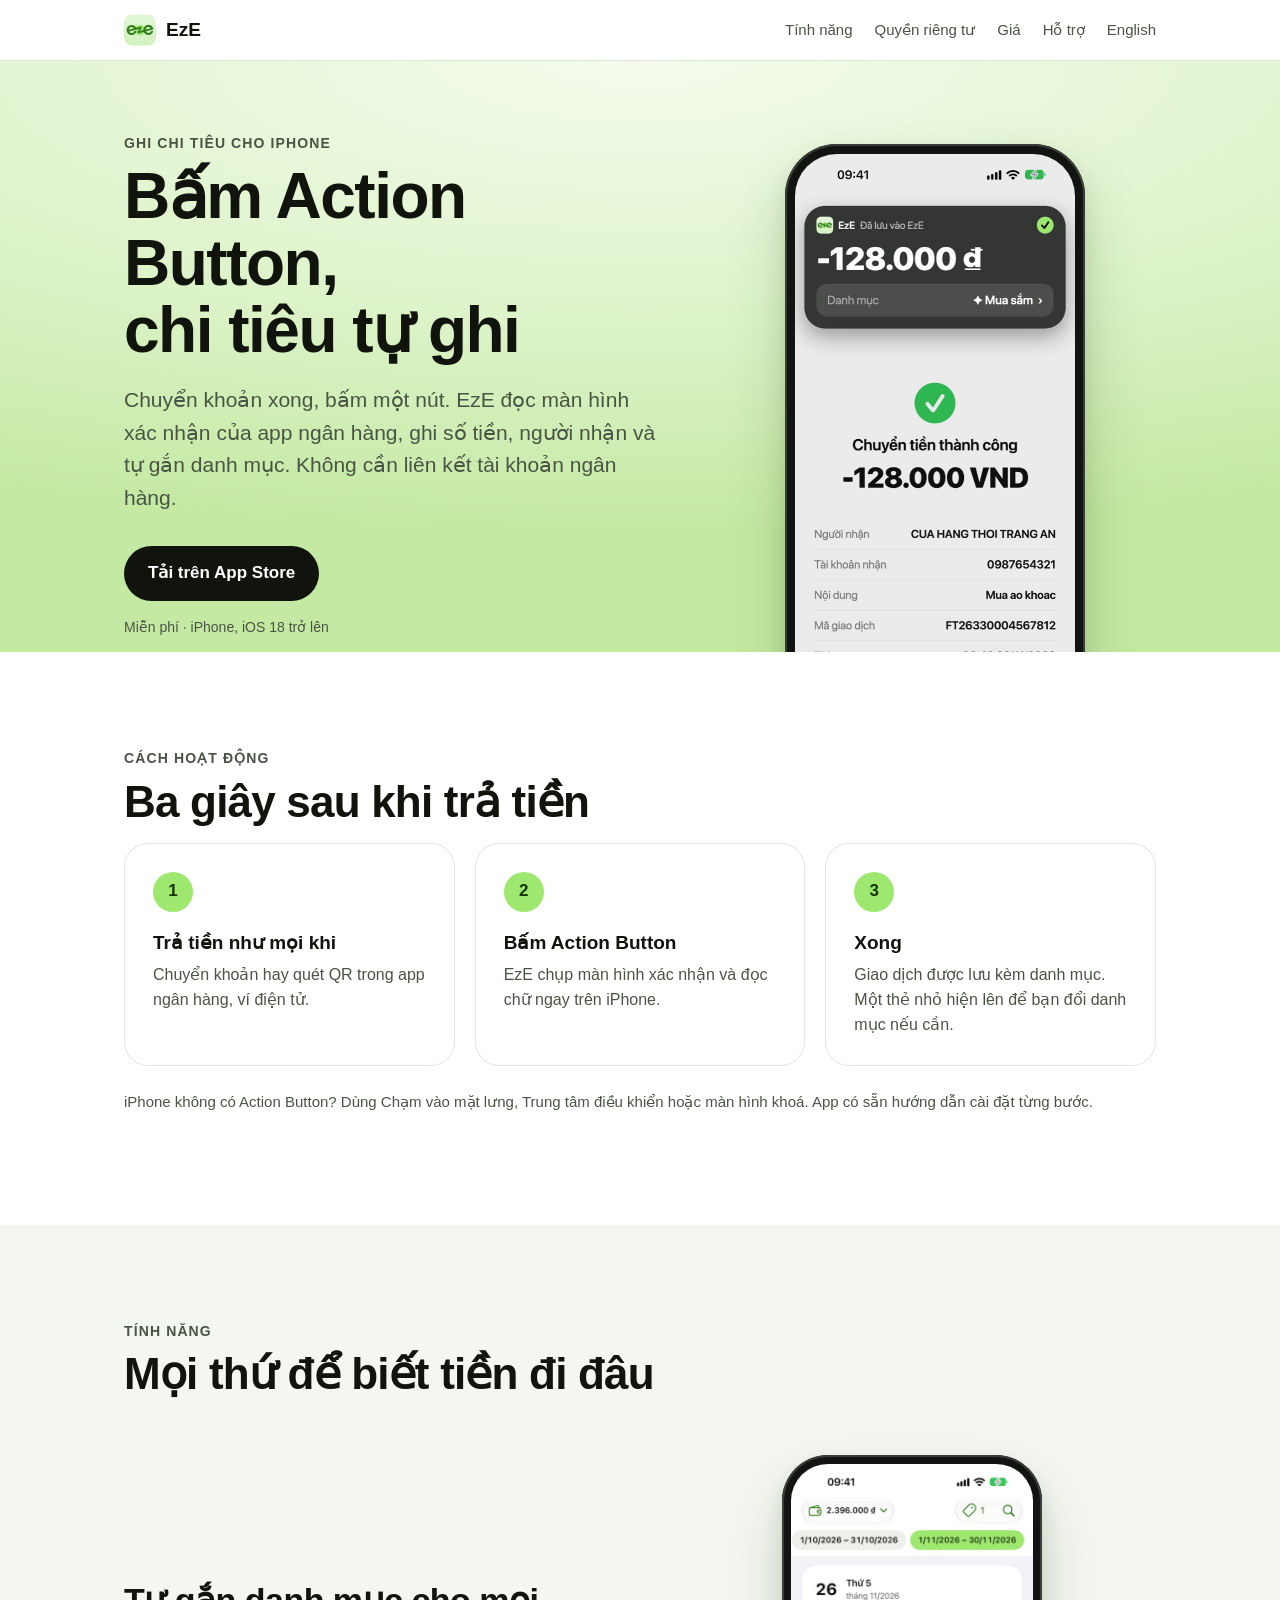
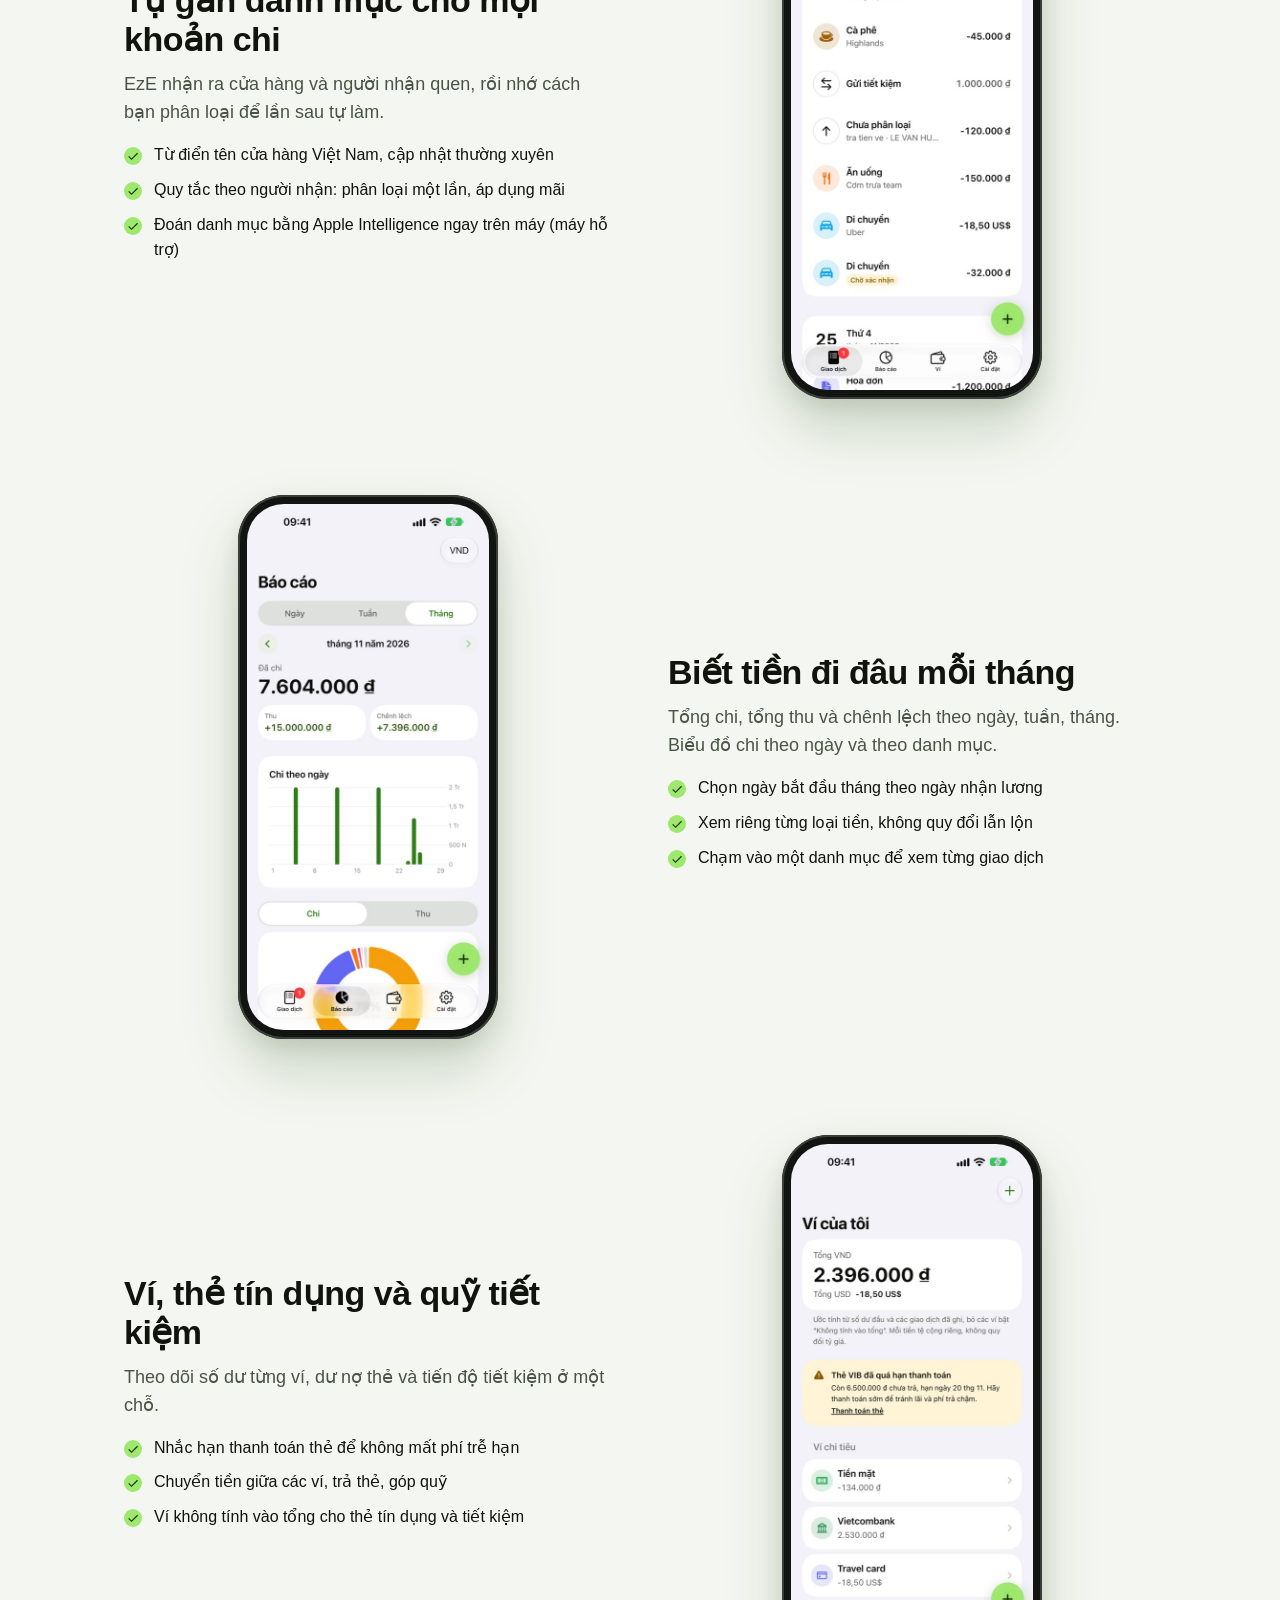
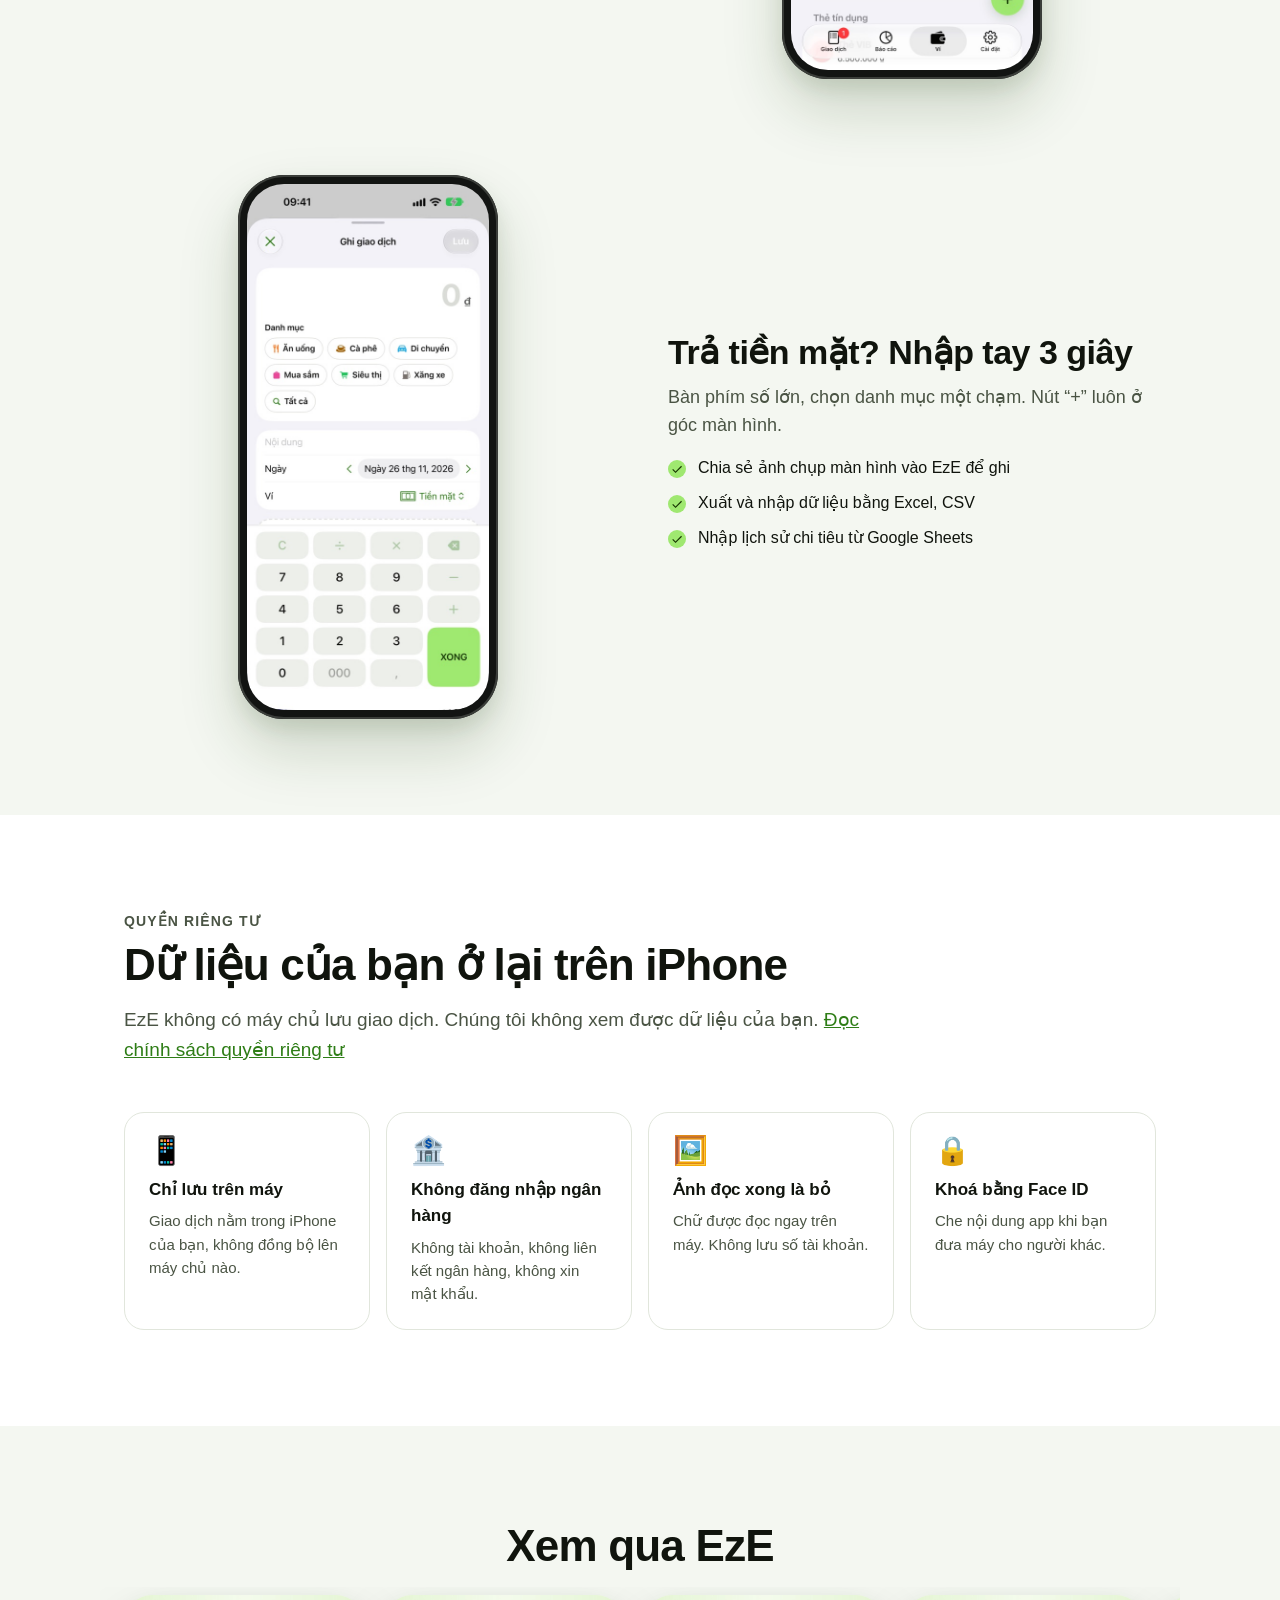
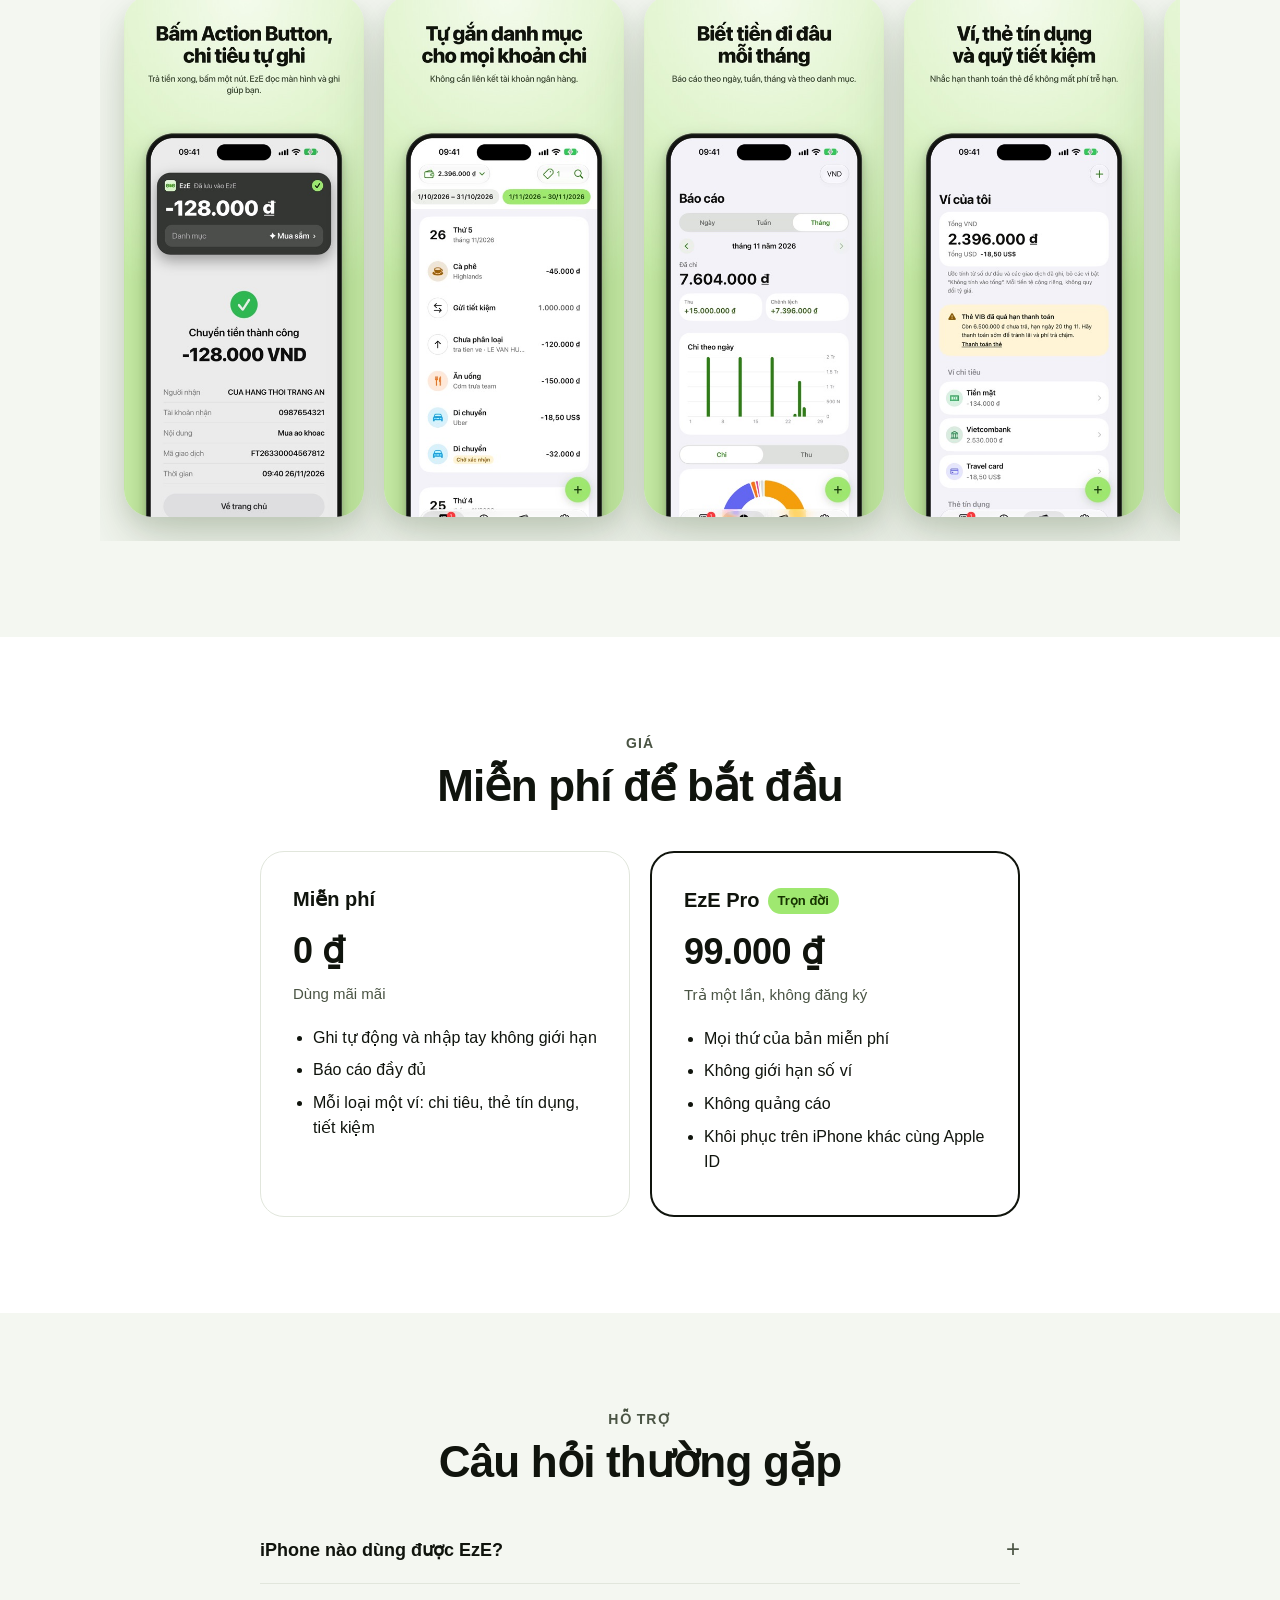
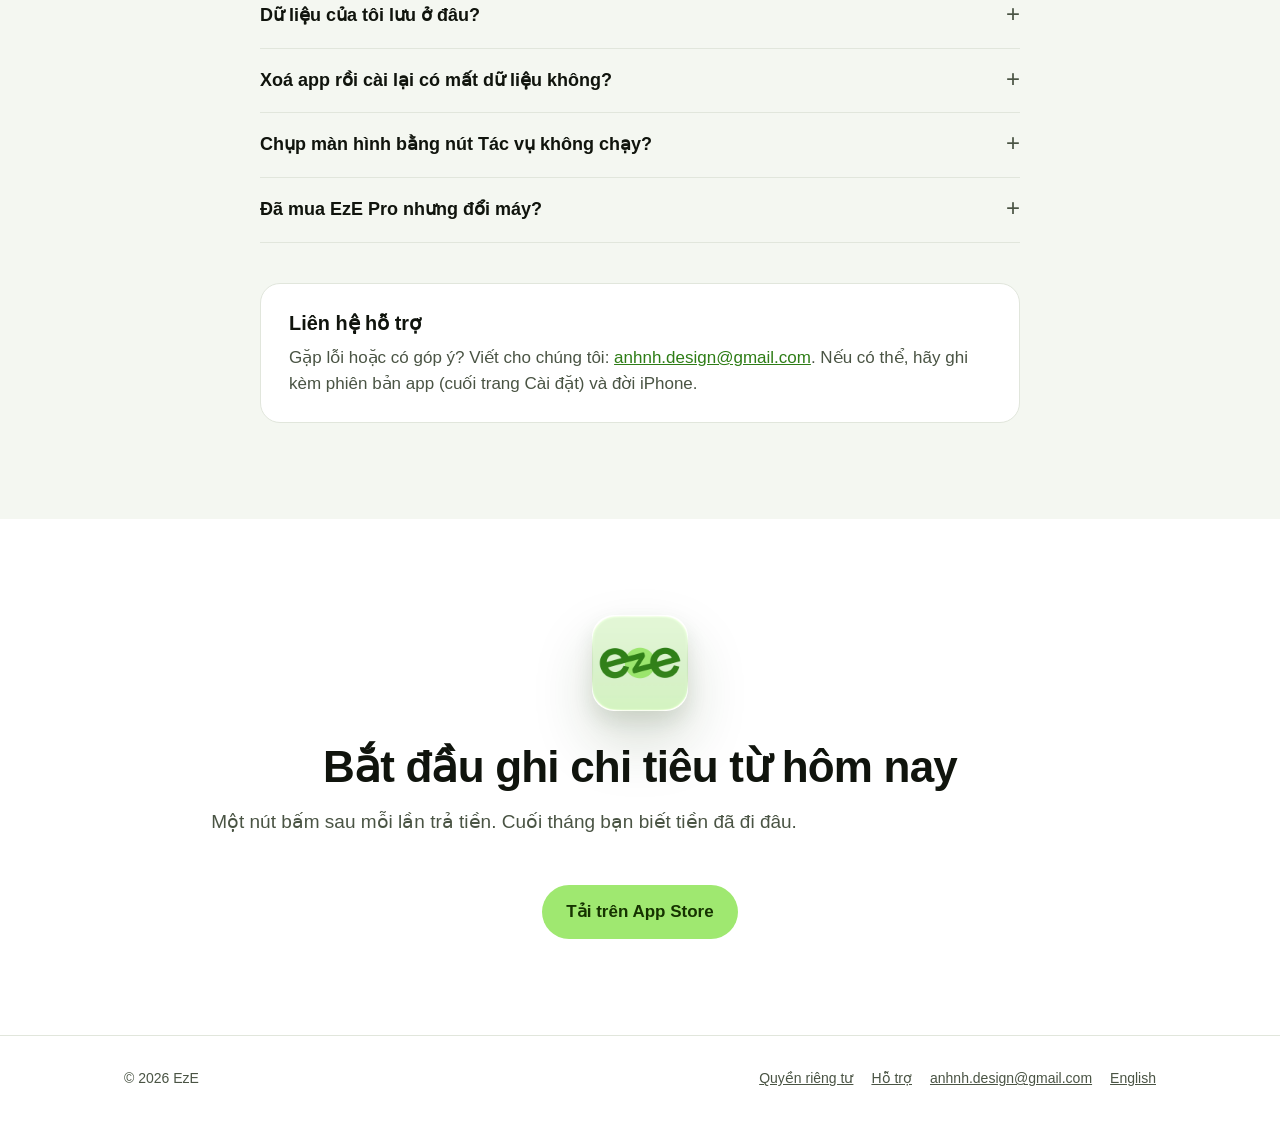
==== commit 6cd503a7: "Home page: drop the ads line from the Free plan until ads ship Co-Authored-By: Claude Opus 5.5 <nore" ====
--- a/index.html
+++ b/index.html
@@ -116,7 +116,7 @@
           <h3>Miễn phí</h3>
           <div class="price">0 ₫</div>
           <p class="per">Dùng mãi mãi</p>
-          <ul><li>Ghi tự động và nhập tay không giới hạn</li><li>Báo cáo đầy đủ</li><li>Mỗi loại một ví: chi tiêu, thẻ tín dụng, tiết kiệm</li><li>Có quảng cáo</li></ul>
+          <ul><li>Ghi tự động và nhập tay không giới hạn</li><li>Báo cáo đầy đủ</li><li>Mỗi loại một ví: chi tiêu, thẻ tín dụng, tiết kiệm</li></ul>
         </div>
         <div class="plan pro">
           <h3>EzE Pro<span class="badge">Trọn đời</span></h3>
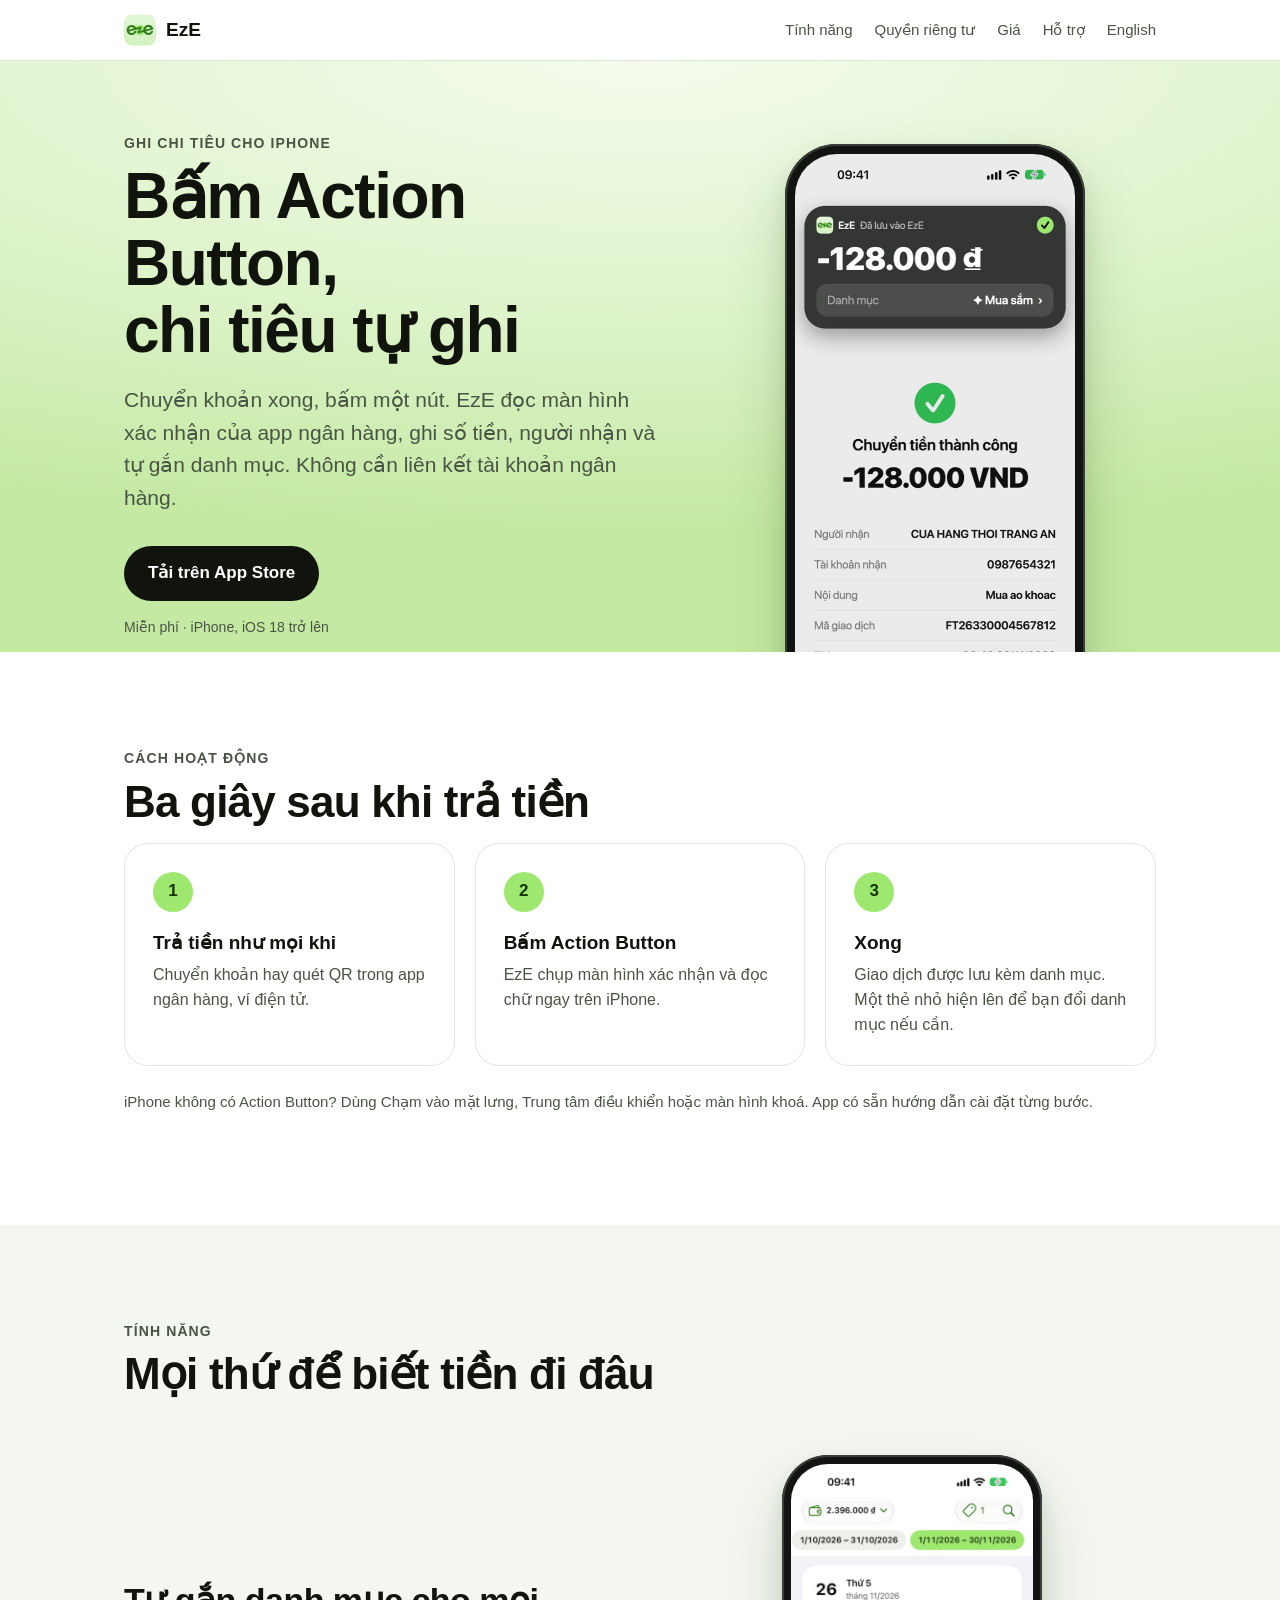
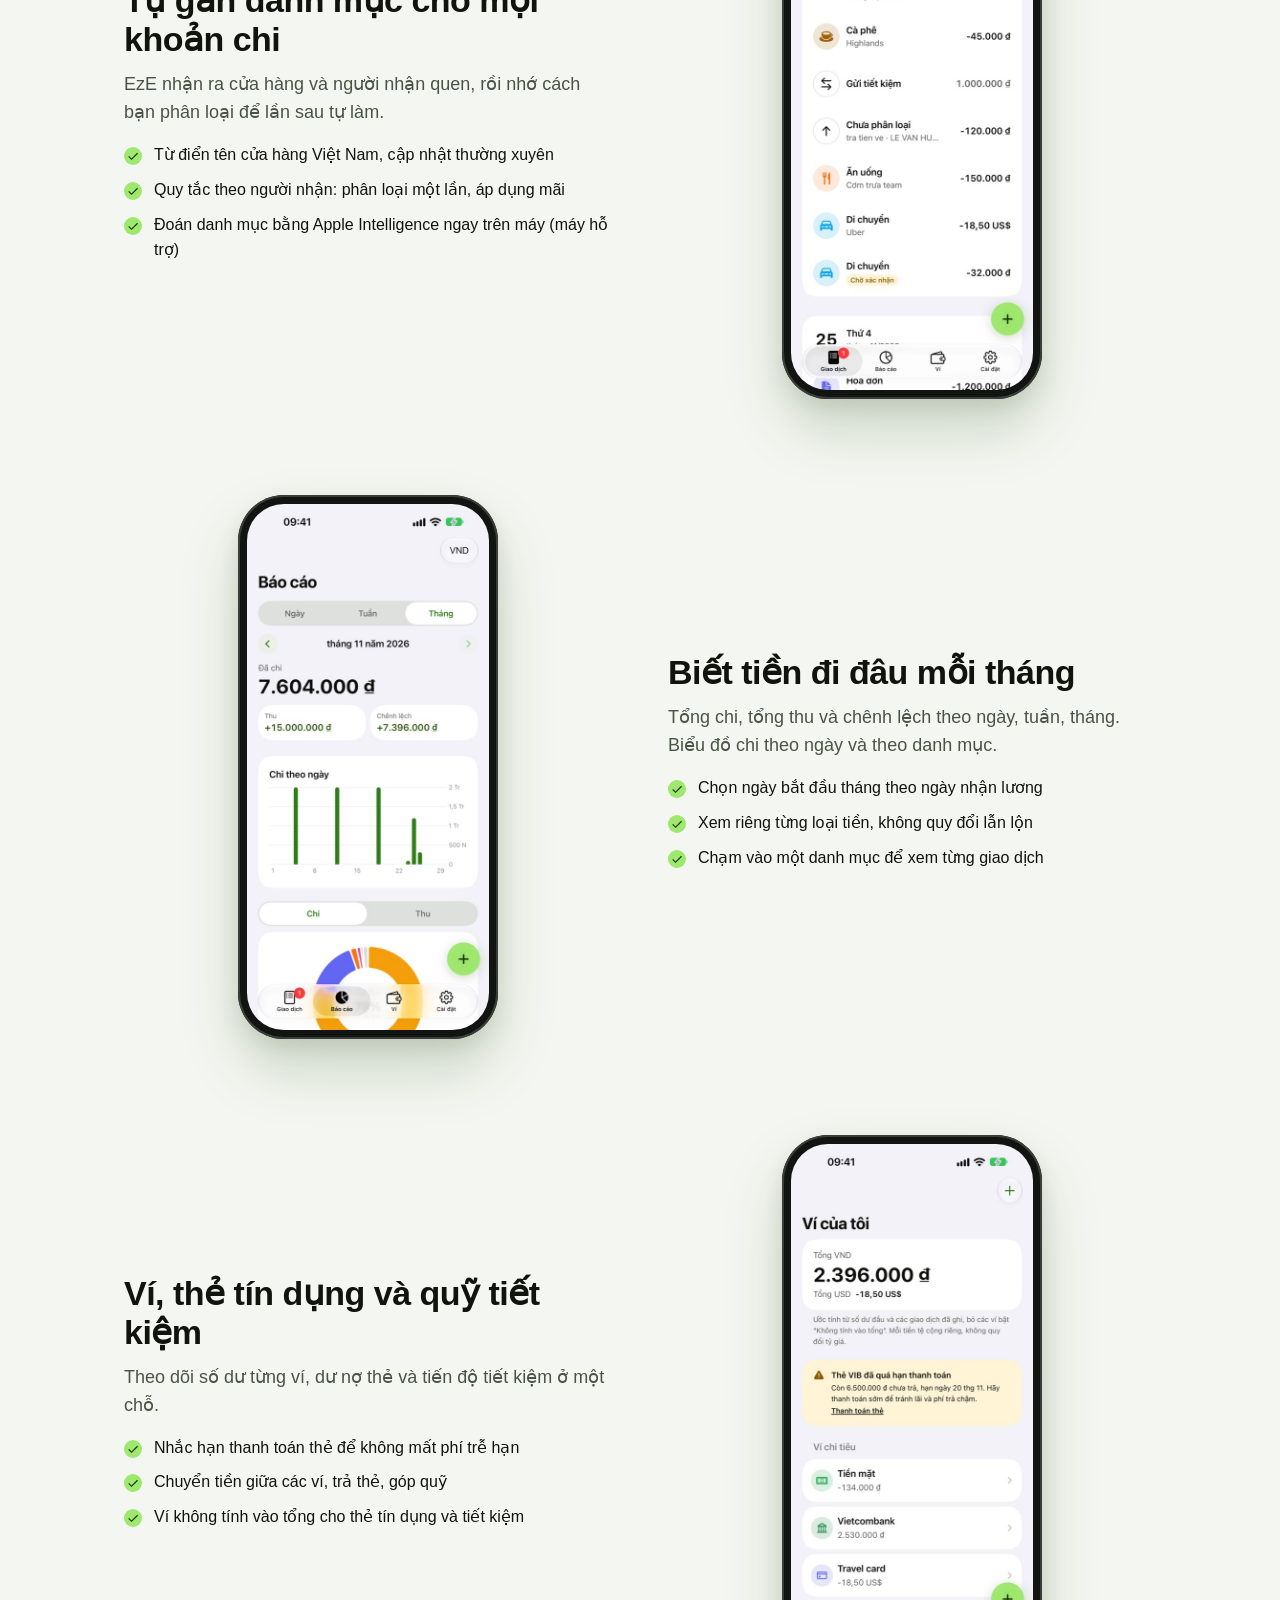
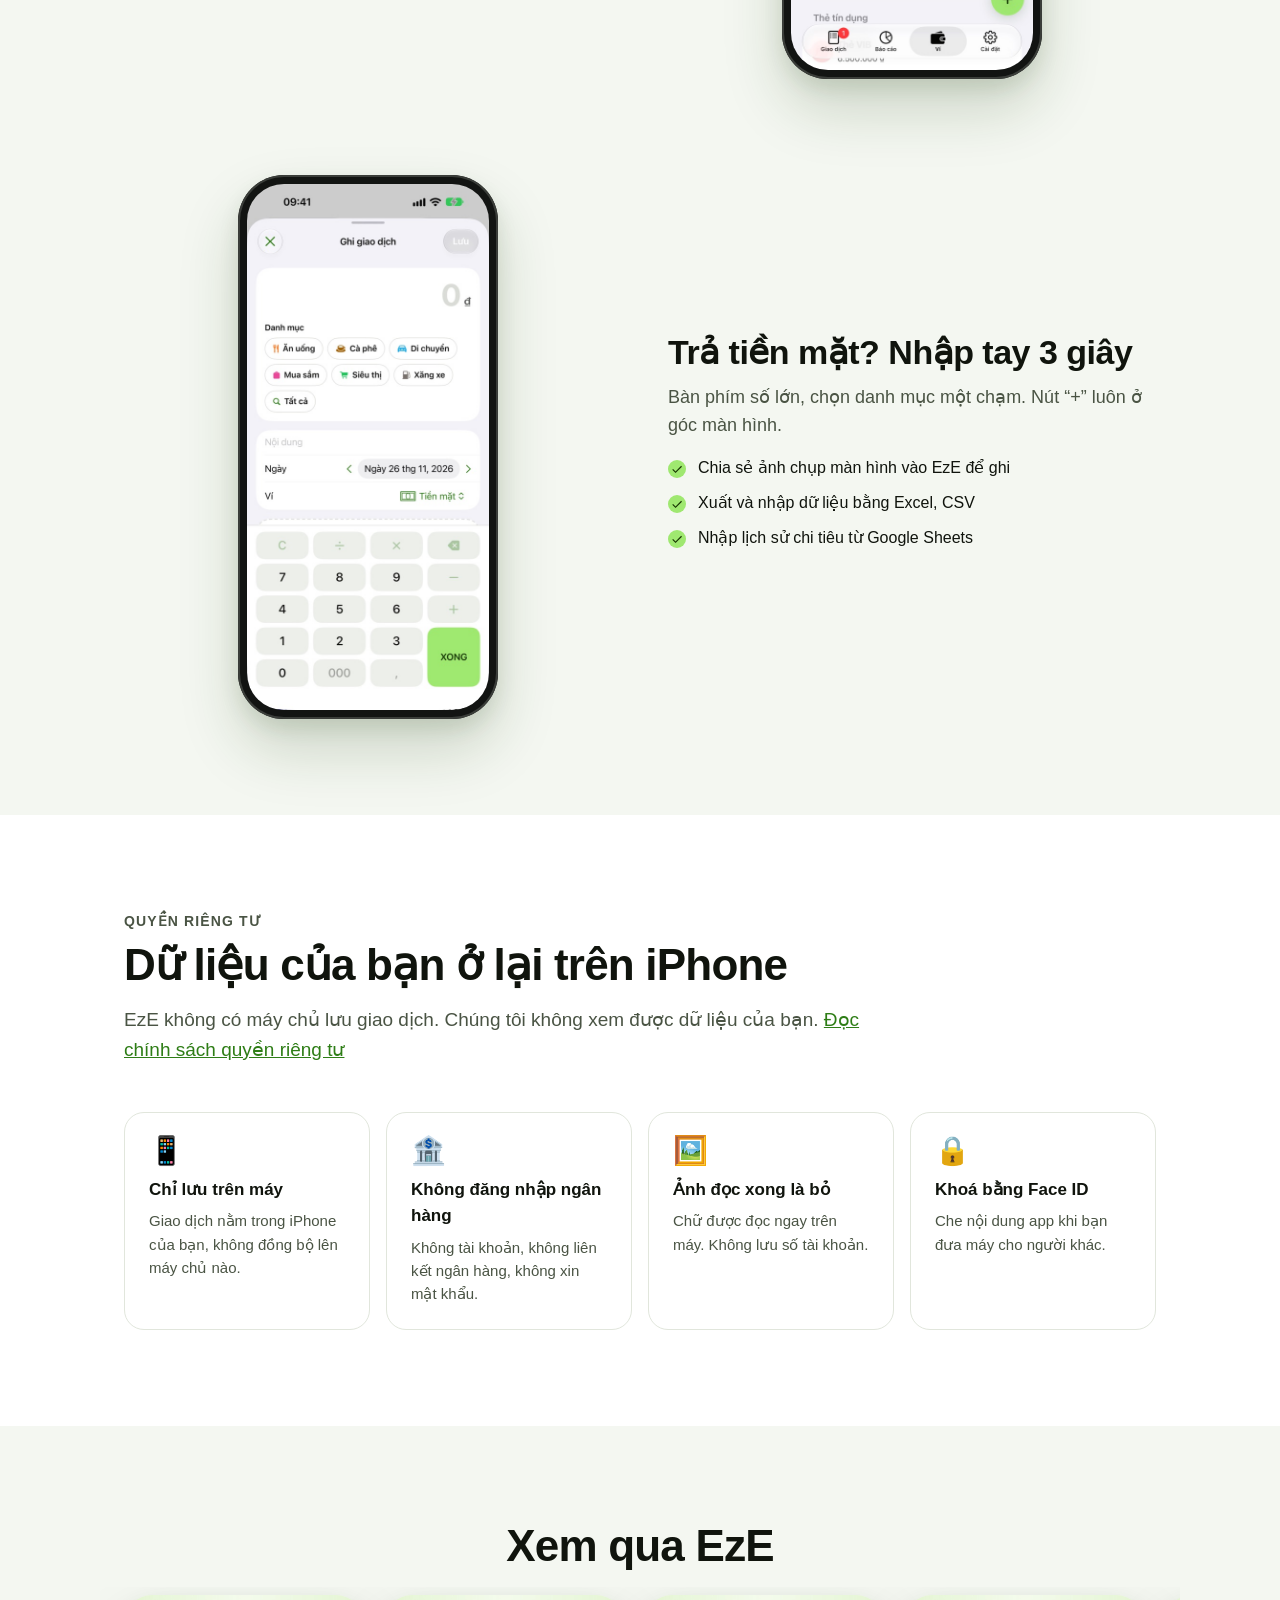
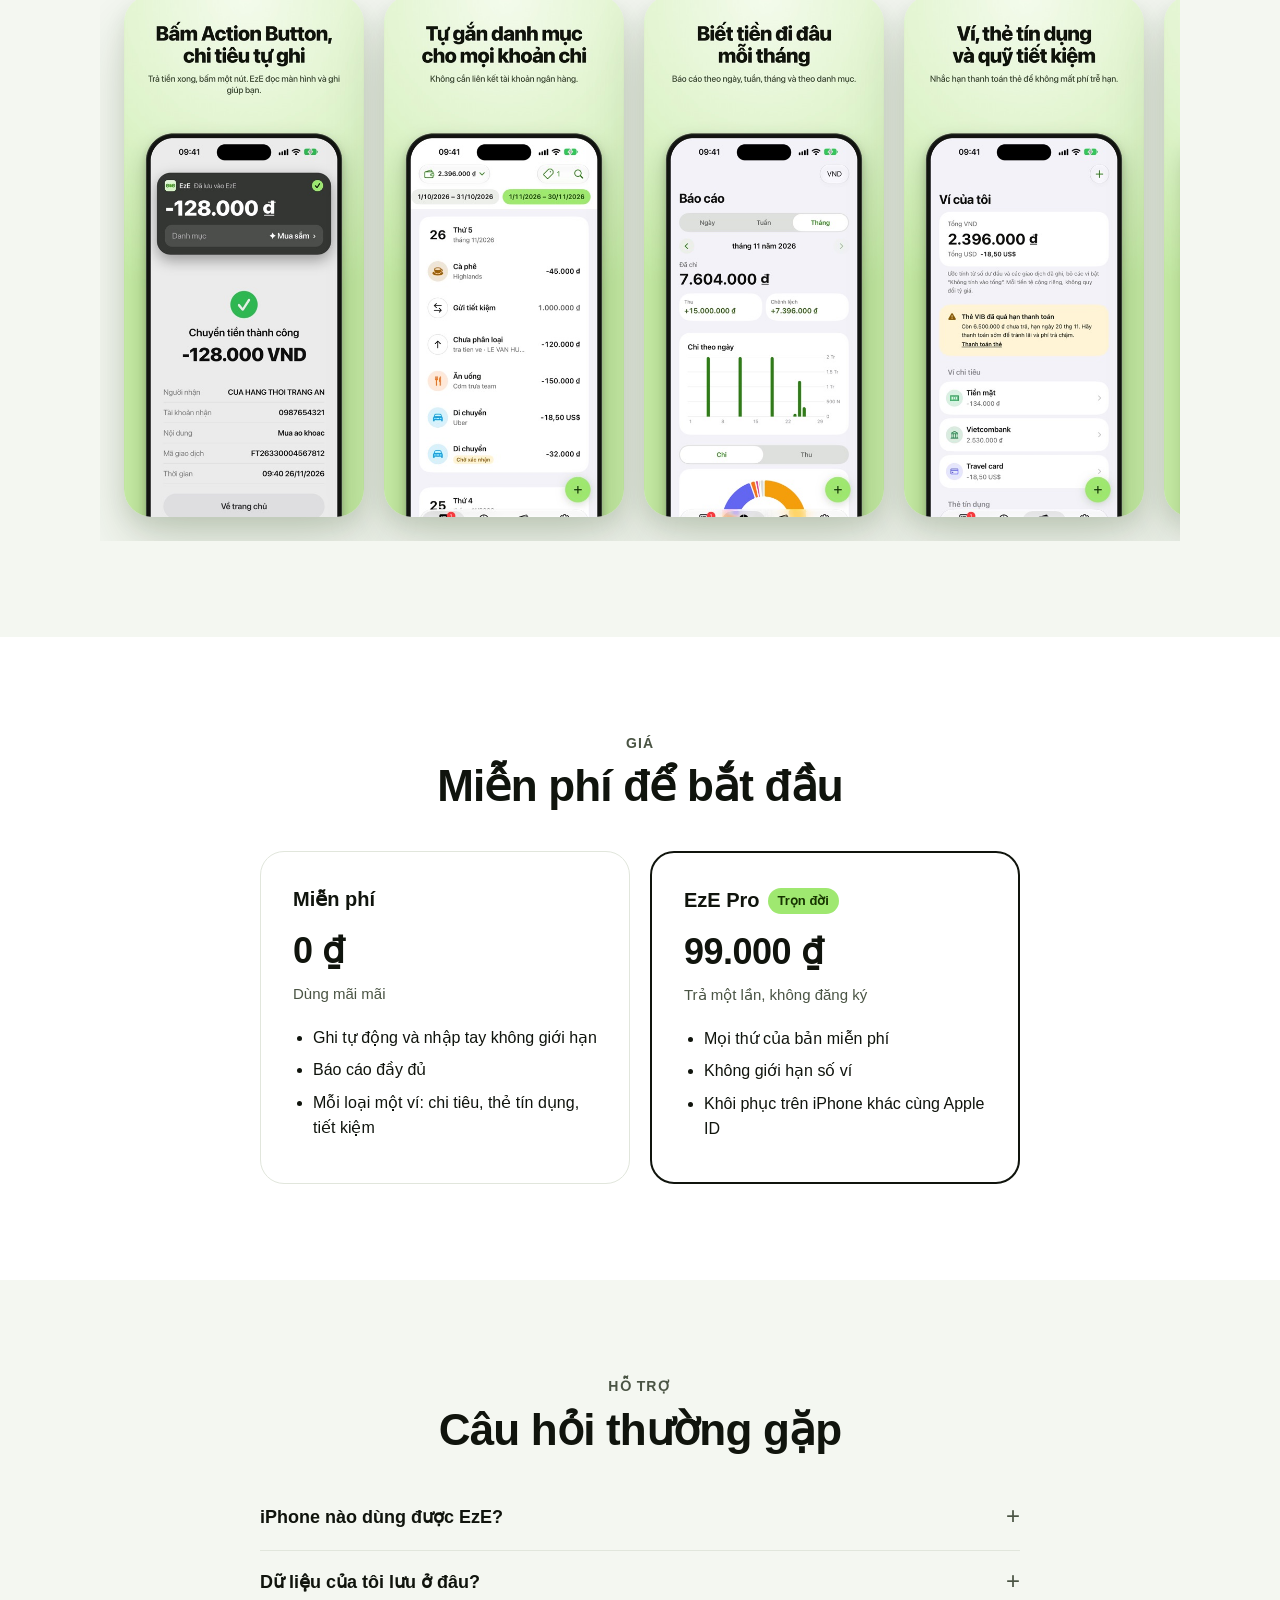
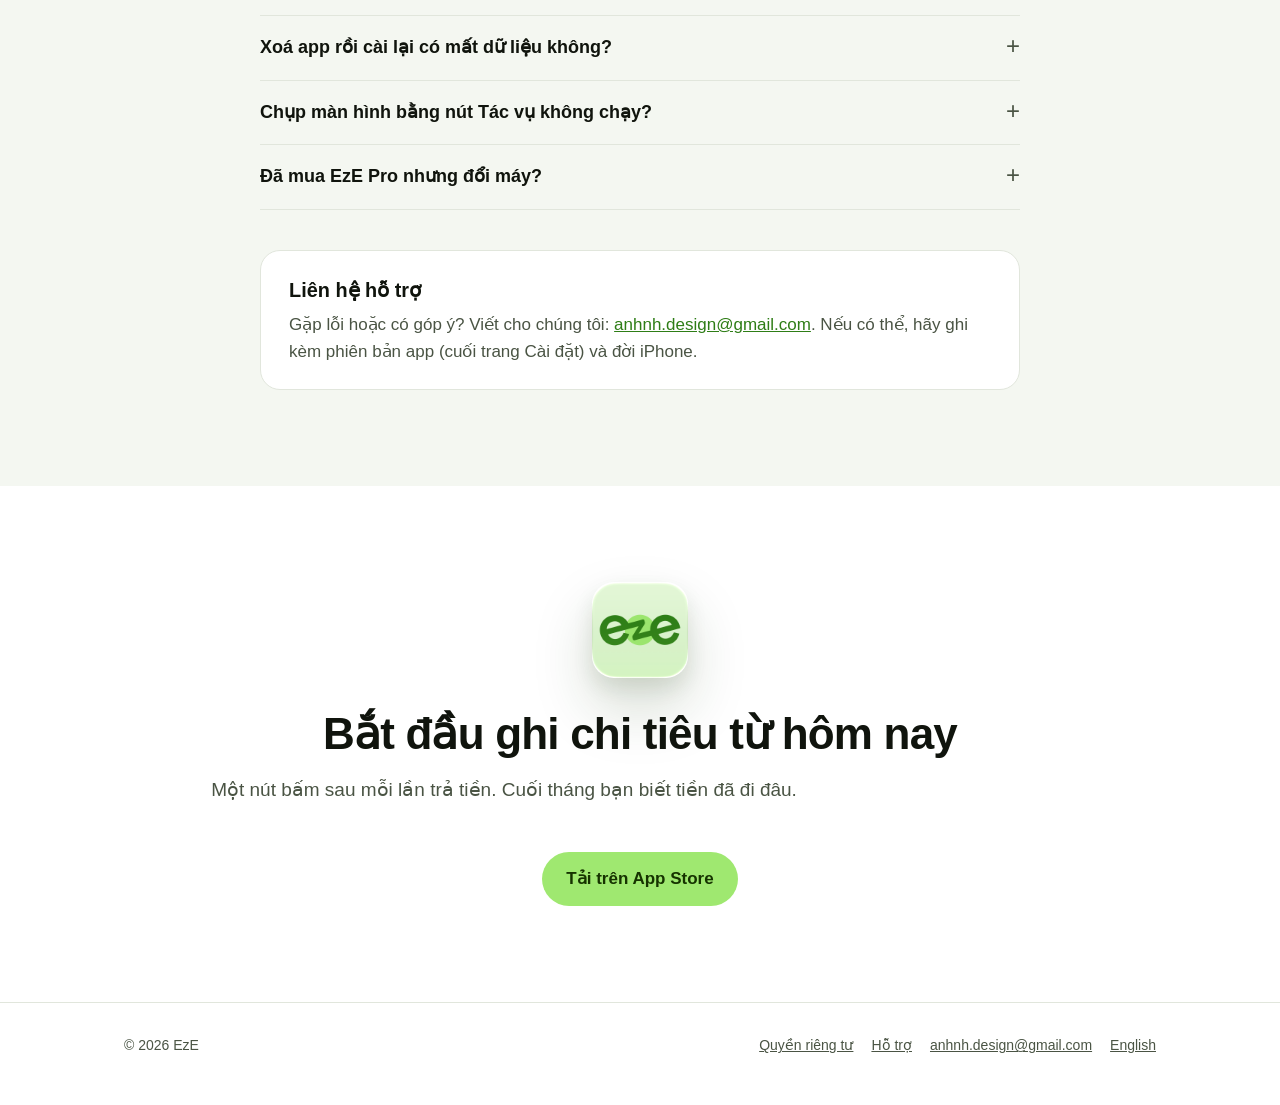
==== commit 97cc6288: "Home page: drop 'No ads' from Pro until ads ship Co-Authored-By: Claude Opus 5.5 <noreply@anthropic." ====
--- a/index.html
+++ b/index.html
@@ -122,7 +122,7 @@
           <h3>EzE Pro<span class="badge">Trọn đời</span></h3>
           <div class="price">99.000 ₫</div>
           <p class="per">Trả một lần, không đăng ký</p>
-          <ul><li>Mọi thứ của bản miễn phí</li><li>Không giới hạn số ví</li><li>Không quảng cáo</li><li>Khôi phục trên iPhone khác cùng Apple ID</li></ul>
+          <ul><li>Mọi thứ của bản miễn phí</li><li>Không giới hạn số ví</li><li>Khôi phục trên iPhone khác cùng Apple ID</li></ul>
         </div>
       </div>
     </div>
